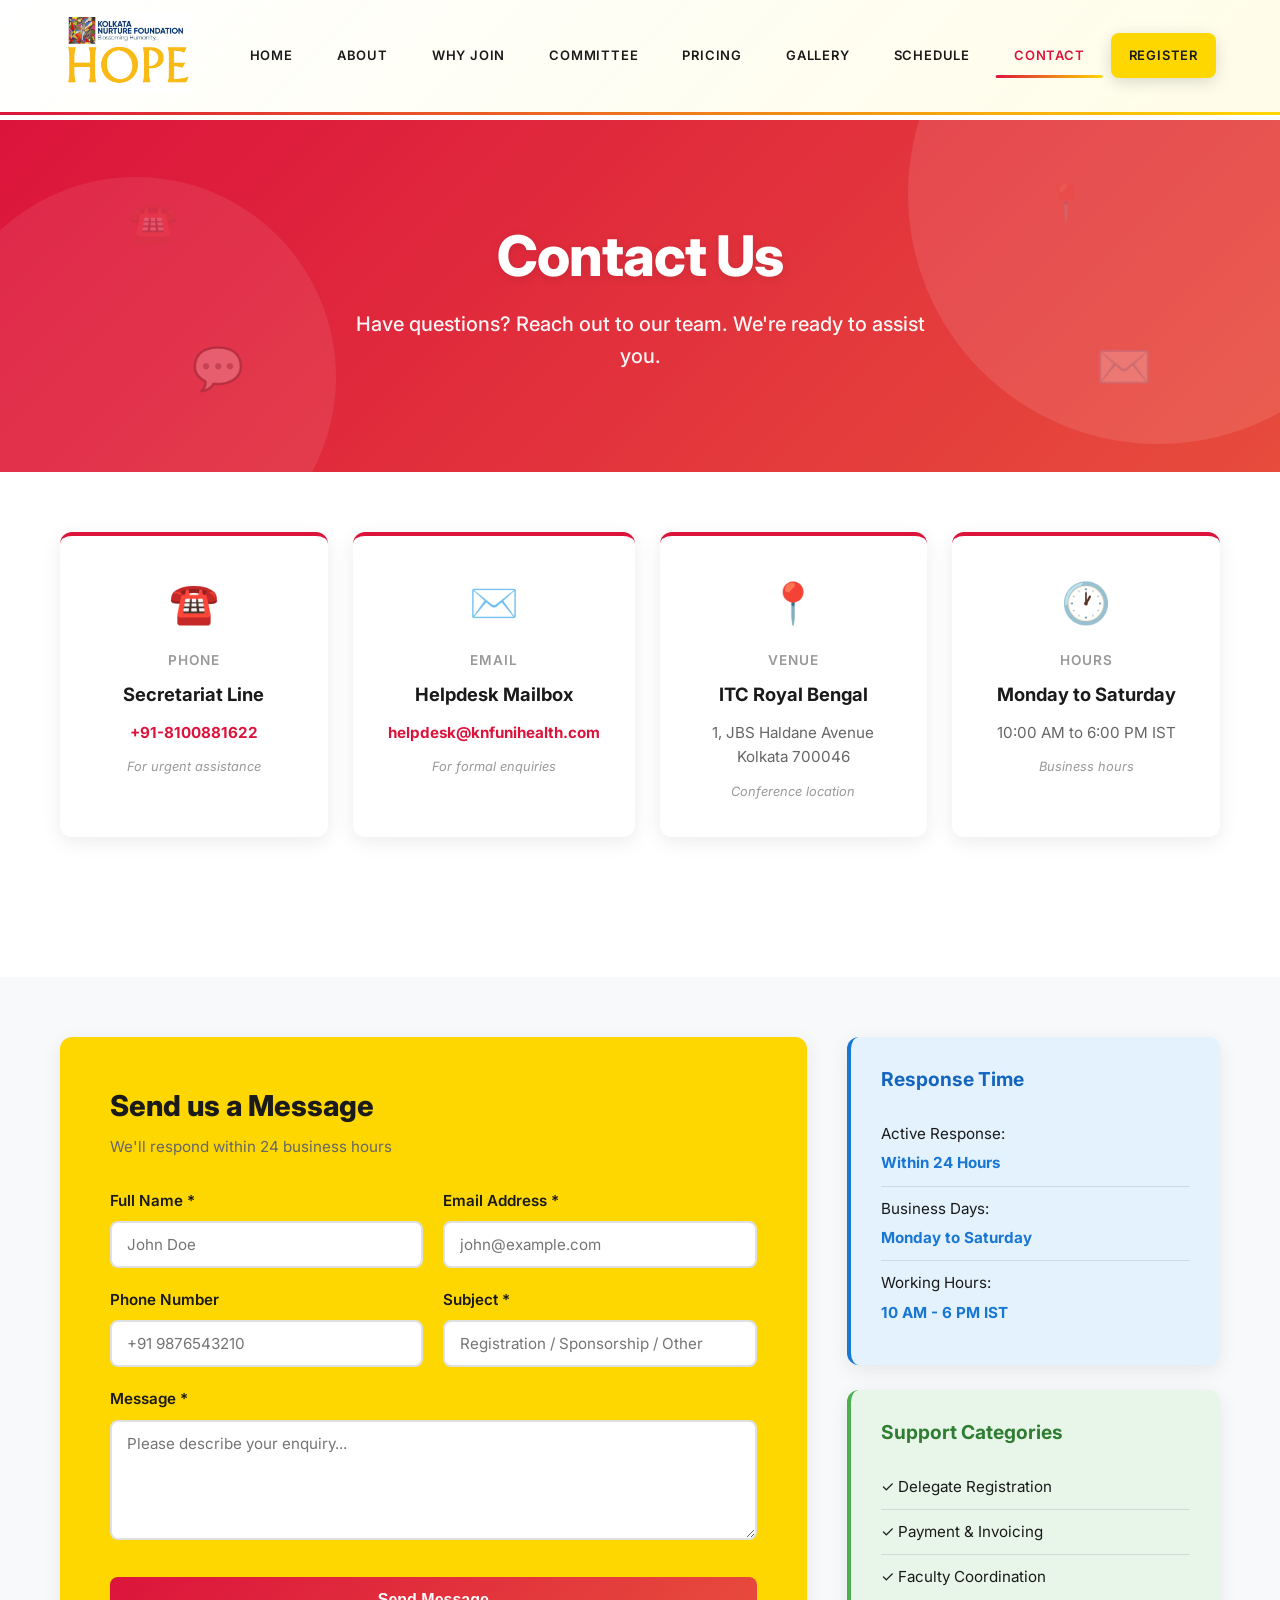
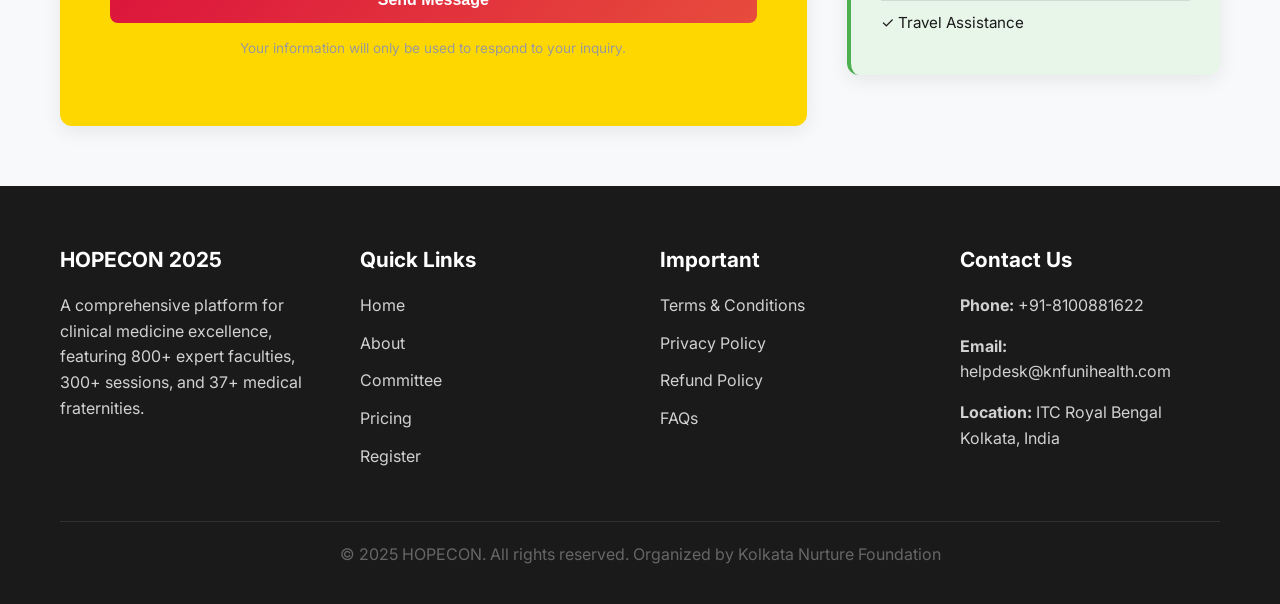
==== contact.html @ e0a7652a "Initial commit: HOPECON 2025 website with modern design - Complete responsive website with home, sch" ====
<!DOCTYPE html>
<html lang="en">
<head>
  <meta charset="UTF-8">
  <meta name="viewport" content="width=device-width, initial-scale=1.0">
  <title>Contact - HOPECON 2025</title>
  <link rel="preconnect" href="https://fonts.googleapis.com">
  <link rel="preconnect" href="https://fonts.gstatic.com" crossorigin>
  <link href="https://fonts.googleapis.com/css2?family=Inter:wght@400;500;600;700;800&display=swap" rel="stylesheet">
  <link rel="stylesheet" href="css/style.css">
  <style>
    /* Clean Contact Page Styling */
    body {
      font-family: 'Inter', sans-serif;
      color: #1a1a1a;
    }

    section.contact-page {
      padding: 60px 0;
    }

    /* Hero Section */
    .contact-page-hero {
      background: linear-gradient(135deg, #DC143C 0%, #E74C3C 100%);
      padding: 100px 0;
      color: white;
      text-align: center;
      margin-top: 120px;
      position: relative;
      overflow: hidden;
    }

    .contact-page-hero::before {
      content: '';
      position: absolute;
      top: -50%;
      right: -10%;
      width: 500px;
      height: 500px;
      background: rgba(255, 255, 255, 0.1);
      border-radius: 50%;
      z-index: 1;
    }

    .contact-page-hero::after {
      content: '';
      position: absolute;
      bottom: -30%;
      left: -5%;
      width: 400px;
      height: 400px;
      background: rgba(255, 255, 255, 0.08);
      border-radius: 50%;
      z-index: 1;
    }

    .contact-page-hero .contact-container {
      position: relative;
      z-index: 2;
    }

    .contact-page-hero h1 {
      font-size: 3.5rem;
      font-weight: 800;
      margin-bottom: 15px;
      color: white;
      letter-spacing: -1px;
      text-shadow: 0 2px 10px rgba(0, 0, 0, 0.1);
    }

    .contact-page-hero p {
      font-size: 1.25rem;
      color: rgba(255, 255, 255, 0.95);
      max-width: 600px;
      margin: 0 auto;
      font-weight: 500;
      line-height: 1.6;
    }

    .contact-page-hero::before,
    .contact-page-hero::after {
      animation: float 8s ease-in-out infinite;
    }

    .contact-page-hero::after {
      animation-duration: 10s;
      animation-direction: reverse;
    }

    @keyframes float {
      0%, 100% {
        transform: translateY(0px);
      }
      50% {
        transform: translateY(-30px);
      }
    }

    /* Floating Icons */
    .floating-icons {
      position: absolute;
      width: 100%;
      height: 100%;
      top: 0;
      left: 0;
      z-index: 1;
      overflow: hidden;
    }

    .floating-icon {
      position: absolute;
      font-size: 3rem;
      opacity: 0.2;
      animation: float-icon 6s ease-in-out infinite;
    }

    .floating-icon:nth-child(1) {
      top: 20%;
      left: 10%;
      animation-delay: 0s;
      font-size: 2.5rem;
    }

    .floating-icon:nth-child(2) {
      top: 60%;
      right: 10%;
      animation-delay: 1s;
      font-size: 2.8rem;
    }

    .floating-icon:nth-child(3) {
      top: 15%;
      right: 15%;
      animation-delay: 2s;
      font-size: 2.2rem;
    }

    .floating-icon:nth-child(4) {
      bottom: 20%;
      left: 15%;
      animation-delay: 1.5s;
      font-size: 2.6rem;
    }

    @keyframes float-icon {
      0%, 100% {
        transform: translateY(0px) rotate(0deg);
      }
      50% {
        transform: translateY(-40px) rotate(10deg);
      }
    }

    /* Main Content Container */
    .contact-container {
      max-width: 1200px;
      margin: 0 auto;
      padding: 0 20px;
    }

    /* Contact Info Cards Section */
    .contact-cards-section {
      padding: 60px 0;
      background: white;
    }

    .contact-cards-grid {
      display: grid;
      grid-template-columns: repeat(4, 1fr);
      gap: 25px;
    }

    .contact-card {
      background: white;
      padding: 35px;
      border-radius: 12px;
      box-shadow: 0 5px 20px rgba(0, 0, 0, 0.08);
      transition: all 0.3s ease;
      border-top: 4px solid #DC143C;
      text-align: center;
    }

    .contact-card:hover {
      transform: translateY(-8px);
      box-shadow: 0 15px 40px rgba(0, 0, 0, 0.12);
    }

    .contact-card .icon {
      font-size: 2.5rem;
      margin-bottom: 15px;
      display: block;
    }

    .contact-card .label {
      font-size: 0.85rem;
      color: #999;
      text-transform: uppercase;
      letter-spacing: 1px;
      margin-bottom: 8px;
      font-weight: 600;
    }

    .contact-card .title {
      font-size: 1.15rem;
      color: #1a1a1a;
      font-weight: 700;
      margin-bottom: 12px;
    }

    .contact-card .content {
      font-size: 0.95rem;
      color: #666;
      margin-bottom: 12px;
      line-height: 1.6;
    }

    .contact-card .content a {
      color: #DC143C;
      text-decoration: none;
      font-weight: 700;
      display: block;
      transition: all 0.3s ease;
    }

    .contact-card .content a:hover {
      color: #E74C3C;
    }

    .contact-card .description {
      font-size: 0.8rem;
      color: #999;
      margin-top: 12px;
      font-style: italic;
    }

    /* Two Column Section */
    .contact-content-wrapper {
      display: grid;
      grid-template-columns: 2fr 1fr;
      gap: 40px;
      align-items: start;
    }

    /* Contact Form */
    .contact-form-box {
      background: #FFD700;
      padding: 50px;
      border-radius: 12px;
      box-shadow: 0 5px 20px rgba(0, 0, 0, 0.08);
    }

    .form-title {
      font-size: 1.8rem;
      color: #1a1a1a;
      margin-bottom: 10px;
      font-weight: 800;
    }

    .form-subtitle {
      font-size: 0.95rem;
      color: #666;
      margin-bottom: 30px;
    }

    .form-group {
      margin-bottom: 20px;
    }

    .form-group label {
      display: block;
      font-weight: 600;
      color: #1a1a1a;
      margin-bottom: 8px;
      font-size: 0.95rem;
    }

    .form-group input,
    .form-group textarea,
    .form-group select {
      width: 100%;
      padding: 12px 15px;
      border: 2px solid #e0e0e0;
      border-radius: 8px;
      font-family: 'Inter', sans-serif;
      font-size: 0.95rem;
      transition: all 0.3s ease;
      box-sizing: border-box;
      background: white;
    }

    .form-group input:focus,
    .form-group textarea:focus,
    .form-group select:focus {
      outline: none;
      border-color: #DC143C;
      box-shadow: 0 0 0 3px rgba(220, 20, 60, 0.1);
    }

    .form-row {
      display: grid;
      grid-template-columns: 1fr 1fr;
      gap: 20px;
    }

    .form-group textarea {
      resize: vertical;
      min-height: 120px;
      font-family: 'Inter', sans-serif;
    }

    .form-submit-btn {
      background: linear-gradient(135deg, #DC143C, #E74C3C);
      color: white;
      border: none;
      padding: 14px 40px;
      border-radius: 8px;
      font-size: 1rem;
      font-weight: 700;
      cursor: pointer;
      transition: all 0.3s ease;
      width: 100%;
      margin-top: 10px;
    }

    .form-submit-btn:hover {
      transform: translateY(-2px);
      box-shadow: 0 8px 20px rgba(220, 20, 60, 0.3);
    }

    .form-note {
      font-size: 0.85rem;
      color: #999;
      margin-top: 15px;
    }

    /* Sidebar */
    .contact-sidebar {
      display: flex;
      flex-direction: column;
      gap: 25px;
    }

    .sidebar-box {
      background: #FFD700;
      padding: 30px;
      border-radius: 12px;
      box-shadow: 0 5px 20px rgba(0, 0, 0, 0.08);
    }

    .sidebar-box h3 {
      font-size: 1.2rem;
      color: #1a1a1a;
      margin-bottom: 20px;
      font-weight: 700;
      margin-top: 0;
    }

    .sidebar-box ul {
      list-style: none;
      padding: 0;
      margin: 0;
    }

    .sidebar-box li {
      padding: 10px 0;
      color: #1a1a1a;
      font-size: 0.95rem;
      border-bottom: 1px solid rgba(0, 0, 0, 0.1);
    }

    .sidebar-box li:last-child {
      border-bottom: none;
    }

    .sidebar-box strong {
      display: block;
      font-weight: 700;
      color: #DC143C;
      margin-top: 5px;
    }

    .sidebar-box.red-box {
      background: linear-gradient(135deg, #DC143C, #E74C3C);
      color: white;
    }

    .sidebar-box.red-box h3 {
      color: white;
    }

    .sidebar-box.red-box li {
      color: rgba(255, 255, 255, 0.95);
      border-bottom-color: rgba(255, 255, 255, 0.2);
    }

    .sidebar-box.red-box strong {
      color: #FFD700;
    }

    .sidebar-box.support-box {
      background: #E8F5E9;
      border-left: 4px solid #4CAF50;
    }

    .sidebar-box.support-box h3 {
      color: #2E7D32;
    }

    .sidebar-box.response-box {
      background: #E3F2FD;
      border-left: 4px solid #1976D2;
    }

    .sidebar-box.response-box h3 {
      color: #1565C0;
    }

    .sidebar-box.response-box li {
      color: #1a1a1a;
    }

    .sidebar-box.response-box strong {
      color: #1976D2;
    }

    /* Responsive */
    @media (max-width: 1024px) {
      .contact-content-wrapper {
        grid-template-columns: 1fr;
        gap: 30px;
      }

      .contact-form-box {
        padding: 40px;
      }

      .contact-cards-grid {
        grid-template-columns: repeat(2, 1fr);
        gap: 20px;
      }
    }

    @media (max-width: 768px) {
      .contact-page-hero {
        padding: 60px 0;
        margin-top: 100px;
      }

      .contact-page-hero h1 {
        font-size: 2rem;
      }

      .contact-page-hero p {
        font-size: 1rem;
      }

      .contact-card {
        padding: 30px;
      }

      .contact-form-box {
        padding: 30px;
      }

      .form-row {
        grid-template-columns: 1fr;
        gap: 15px;
      }

      .form-title {
        font-size: 1.5rem;
      }

      .contact-cards-grid {
        grid-template-columns: repeat(2, 1fr);
        gap: 15px;
      }

      .contact-card .icon {
        font-size: 2rem;
      }

      .contact-card .title {
        font-size: 1rem;
      }
    }

    @media (max-width: 480px) {
      .contact-page-hero h1 {
        font-size: 1.6rem;
      }

      .contact-cards-grid {
        grid-template-columns: 1fr;
        gap: 15px;
      }

      .contact-card {
        padding: 25px;
      }

      .contact-card .icon {
        font-size: 1.8rem;
      }

      .contact-form-box {
        padding: 20px;
      }

      .sidebar-box {
        padding: 20px;
      }

      .form-group {
        margin-bottom: 15px;
      }
    }
  </style>
</head>
<body>
  <!-- ===== NAVBAR ===== -->
  <nav class="navbar" id="navbar">
    <div class="container">
      <div class="navbar-content">
        <div class="navbar-logo">
          <img src="assets/logos/logo.png" alt="HOPECON">
        </div>
        <button class="navbar-toggle" id="navbarToggle">
          <span></span>
          <span></span>
          <span></span>
        </button>
        <ul class="navbar-menu" id="navbarMenu">
          <li><a href="index.html">Home</a></li>
          <li><a href="index.html#about">About</a></li>
          <li><a href="index.html#features">Why Join</a></li>
          <li><a href="index.html#committee">Committee</a></li>
          <li><a href="index.html#pricing">Pricing</a></li>
          <li><a href="index.html#gallery">Gallery</a></li>
          <li><a href="schedule.html">Schedule</a></li>
          <li><a href="contact.html" class="active">Contact</a></li>
          <li><a href="register.html" class="btn btn-primary btn-sm">Register</a></li>
        </ul>
      </div>
    </div>
  </nav>

  <!-- ===== HERO SECTION ===== -->
  <section class="contact-page-hero">
    <div class="floating-icons">
      <div class="floating-icon">☎️</div>
      <div class="floating-icon">✉️</div>
      <div class="floating-icon">📍</div>
      <div class="floating-icon">💬</div>
    </div>
    <div class="contact-container">
      <h1>Contact Us</h1>
      <p>Have questions? Reach out to our team. We're ready to assist you.</p>
    </div>
  </section>

  <!-- ===== CONTACT INFO CARDS ===== -->
  <section class="contact-cards-section">
    <div class="contact-container">
      <div class="contact-cards-grid">
        <!-- Phone Card -->
        <div class="contact-card">
          <div class="icon">☎️</div>
          <div class="label">Phone</div>
          <div class="title">Secretariat Line</div>
          <div class="content">
            <a href="tel:+918100881622">+91-8100881622</a>
          </div>
          <div class="description">For urgent assistance</div>
        </div>

        <!-- Email Card -->
        <div class="contact-card">
          <div class="icon">✉️</div>
          <div class="label">Email</div>
          <div class="title">Helpdesk Mailbox</div>
          <div class="content">
            <a href="mailto:helpdesk@knfunihealth.com">helpdesk@knfunihealth.com</a>
          </div>
          <div class="description">For formal enquiries</div>
        </div>

        <!-- Venue Card -->
        <div class="contact-card">
          <div class="icon">📍</div>
          <div class="label">Venue</div>
          <div class="title">ITC Royal Bengal</div>
          <div class="content">
            1, JBS Haldane Avenue<br>Kolkata 700046
          </div>
          <div class="description">Conference location</div>
        </div>

        <!-- Hours Card -->
        <div class="contact-card">
          <div class="icon">🕐</div>
          <div class="label">Hours</div>
          <div class="title">Monday to Saturday</div>
          <div class="content">
            10:00 AM to 6:00 PM IST
          </div>
          <div class="description">Business hours</div>
        </div>
      </div>
    </div>
  </section>

  <!-- ===== CONTACT FORM SECTION ===== -->
  <section class="contact-page" id="contact-form-section" style="background: #f8f9fa;">
    <div class="contact-container">
      <div class="contact-content-wrapper">

        <!-- Form -->
        <div class="contact-form-box">
          <h2 class="form-title">Send us a Message</h2>
          <p class="form-subtitle">We'll respond within 24 business hours</p>

          <form id="contactForm" onsubmit="handleContactSubmit(event)">
            <div class="form-row">
              <div class="form-group">
                <label for="contactName">Full Name *</label>
                <input type="text" id="contactName" placeholder="John Doe" required>
              </div>
              <div class="form-group">
                <label for="contactEmail">Email Address *</label>
                <input type="email" id="contactEmail" placeholder="john@example.com" required>
              </div>
            </div>

            <div class="form-row">
              <div class="form-group">
                <label for="contactPhone">Phone Number</label>
                <input type="tel" id="contactPhone" placeholder="+91 9876543210">
              </div>
              <div class="form-group">
                <label for="contactSubject">Subject *</label>
                <input type="text" id="contactSubject" placeholder="Registration / Sponsorship / Other" required>
              </div>
            </div>

            <div class="form-group">
              <label for="contactMessage">Message *</label>
              <textarea id="contactMessage" placeholder="Please describe your enquiry..." required></textarea>
            </div>

            <button type="submit" class="form-submit-btn">Send Message</button>
            <p class="form-note">Your information will only be used to respond to your inquiry.</p>
          </form>
        </div>

        <!-- Sidebar -->
        <div class="contact-sidebar">
          <div class="sidebar-box response-box">
            <h3>Response Time</h3>
            <ul>
              <li>Active Response: <strong>Within 24 Hours</strong></li>
              <li>Business Days: <strong>Monday to Saturday</strong></li>
              <li>Working Hours: <strong>10 AM - 6 PM IST</strong></li>
            </ul>
          </div>

          <div class="sidebar-box support-box">
            <h3>Support Categories</h3>
            <ul>
              <li>✓ Delegate Registration</li>
              <li>✓ Payment & Invoicing</li>
              <li>✓ Faculty Coordination</li>
              <li>✓ Travel Assistance</li>
            </ul>
          </div>
        </div>

      </div>
    </div>
  </section>

  <!-- ===== REGISTER MODAL ===== -->
  <div class="modal" id="registerModal">
    <div class="modal-content">
      <button class="modal-close" onclick="closeRegisterModal()">✕</button>
      <h2 class="modal-title">Register for HOPECON 2025</h2>

      <form id="registerForm" onsubmit="handleRegisterSubmit(event)">
        <div class="form-group">
          <label for="regName">Full Name *</label>
          <input type="text" id="regName" required>
        </div>

        <div class="form-row">
          <div class="form-group">
            <label for="regEmail">Email *</label>
            <input type="email" id="regEmail" required>
          </div>
          <div class="form-group">
            <label for="regPhone">Phone *</label>
            <input type="tel" id="regPhone" required>
          </div>
        </div>

        <div class="form-group">
          <label for="regCategory">Registration Type *</label>
          <select id="regCategory" required>
            <option value="">-- Select Type --</option>
            <option value="virtual">Virtual Attendance</option>
            <option value="physical">Physical Attendance</option>
            <option value="faculty">Faculty Pass</option>
          </select>
        </div>

        <div class="form-group">
          <label for="regQualification">Qualification/Specialty</label>
          <input type="text" id="regQualification" placeholder="e.g., MBBS, MD Cardiology">
        </div>

        <button type="submit" class="btn btn-primary" style="width: 100%; margin-top: 1rem;">Complete Registration</button>
      </form>

      <p style="text-align: center; color: #666; font-size: 0.9rem; margin-top: 1rem;">
        You'll receive confirmation via email
      </p>
    </div>
  </div>

  <!-- ===== FOOTER ===== -->
  <footer>
    <div class="container">
      <div class="footer-grid">
        <div class="footer-section">
          <h4>HOPECON 2025</h4>
          <p>A comprehensive platform for clinical medicine excellence, featuring 800+ expert faculties, 300+ sessions, and 37+ medical fraternities.</p>
        </div>

        <div class="footer-section">
          <h4>Quick Links</h4>
          <ul>
            <li><a href="index.html">Home</a></li>
            <li><a href="index.html#about">About</a></li>
            <li><a href="index.html#committee">Committee</a></li>
            <li><a href="index.html#pricing">Pricing</a></li>
            <li><a href="register.html">Register</a></li>
          </ul>
        </div>

        <div class="footer-section">
          <h4>Important</h4>
          <ul>
            <li><a href="#">Terms & Conditions</a></li>
            <li><a href="#">Privacy Policy</a></li>
            <li><a href="#">Refund Policy</a></li>
            <li><a href="#">FAQs</a></li>
          </ul>
        </div>

        <div class="footer-section">
          <h4>Contact Us</h4>
          <p><strong>Phone:</strong> +91-8100881622</p>
          <p><strong>Email:</strong> helpdesk@knfunihealth.com</p>
          <p><strong>Location:</strong> ITC Royal Bengal<br>Kolkata, India</p>
        </div>
      </div>

      <div class="footer-bottom">
        <p>&copy; 2025 HOPECON. All rights reserved. Organized by Kolkata Nurture Foundation</p>
      </div>
    </div>
  </footer>

  <script src="js/script.js"></script>
</body>
</html>
---- css/style.css ----
/* ===================================
   HOPECON 2025 - Modern Medical Conference
   Modern Design with Red & Yellow Theme
   ==================================== */

/* Color Palette */
:root {
  --primary-red: #DC143C;
  --secondary-red: #E74C3C;
  --accent-yellow: #FFD700;
  --accent-yellow-light: #FFC107;
  --text-dark: #1a1a1a;
  --text-light: #666666;
  --text-muted: #999999;
  --bg-light: #f8f9fa;
  --bg-lighter: #ffffff;
  --border-color: #e0e0e0;
  --shadow-sm: 0 2px 8px rgba(0, 0, 0, 0.1);
  --shadow-md: 0 4px 16px rgba(0, 0, 0, 0.15);
  --shadow-lg: 0 8px 32px rgba(0, 0, 0, 0.2);
}

/* ===== GLOBAL STYLES ===== */
* {
  margin: 0;
  padding: 0;
  box-sizing: border-box;
}

html {
  scroll-behavior: smooth;
}

body {
  font-family: 'Inter', 'Segoe UI', Roboto, Oxygen, Ubuntu, Cantarell, sans-serif;
  font-size: 16px;
  line-height: 1.6;
  color: var(--text-dark);
  background-color: var(--bg-lighter);
  overflow-x: hidden;
}

/* Typography */
h1, h2, h3, h4, h5, h6 {
  line-height: 1.3;
  font-weight: 700;
  color: var(--text-dark);
}

h1 { font-size: 3.5rem; margin-bottom: 1.5rem; }
h2 { font-size: 2.5rem; margin-bottom: 1.2rem; }
h3 { font-size: 1.8rem; margin-bottom: 1rem; }
h4 { font-size: 1.3rem; margin-bottom: 0.8rem; }
h5 { font-size: 1.1rem; }
h6 { font-size: 1rem; }

p { margin-bottom: 1rem; color: var(--text-light); }

a {
  text-decoration: none;
  color: var(--primary-red);
  transition: all 0.3s ease;
}

a:hover {
  color: var(--secondary-red);
}

/* Container & Layout */
.container {
  max-width: 1200px;
  margin: 0 auto;
  padding: 0 20px;
}

section {
  padding: 80px 0;
  position: relative;
}

section.section-alt {
  background-color: var(--bg-light);
  position: relative;
  overflow: visible;
}

#features {
  position: relative;
  overflow: visible;
}

#features .hero-doctor-image {
  position: absolute;
  right: 0;
  bottom: 0;
  width: 400px;
  height: auto;
  opacity: 1;
  z-index: 1;
  pointer-events: none;
}

#features .container {
  position: relative;
  z-index: 2;
}

#features .row.two-col {
  display: grid;
  grid-template-columns: 1fr 1fr;
  gap: 80px;
  max-width: 70%;
}

/* ===== NAVBAR ===== */
.navbar {
  background: linear-gradient(135deg, #FFFFFF 0%, rgba(255, 253, 231, 0.95) 100%);
  backdrop-filter: blur(15px);
  box-shadow: 0 8px 32px rgba(220, 20, 60, 0.12), inset 0 1px 0 rgba(255, 215, 0, 0.5);
  padding: 12px 0;
  position: fixed;
  top: 0;
  width: 100%;
  z-index: 999;
  transition: all 0.4s cubic-bezier(0.34, 1.56, 0.64, 1);
  border-bottom: 3px solid transparent;
  border-image: linear-gradient(90deg, var(--primary-red) 0%, var(--accent-yellow) 100%) 1;
}

.navbar.scrolled {
  box-shadow: 0 12px 40px rgba(220, 20, 60, 0.15);
  padding: 10px 0;
  background: linear-gradient(135deg, rgba(255, 255, 255, 0.99) 0%, rgba(255, 253, 231, 0.95) 100%);
}

.navbar-content {
  display: flex;
  justify-content: space-between;
  align-items: center;
  width: 100%;
}

.navbar-logo img {
  height: 80px;
  object-fit: contain;
  transition: all 0.3s ease;
}

.navbar-menu {
  display: flex;
  list-style: none;
  gap: 0;
  align-items: center;
}

.navbar-menu li {
  position: relative;
}

.navbar-menu a {
  display: block;
  padding: 12px 18px;
  color: #1a1a1a;
  font-size: 13px;
  font-weight: 600;
  text-transform: uppercase;
  letter-spacing: 0.8px;
  transition: all 0.3s cubic-bezier(0.34, 1.56, 0.64, 1);
  position: relative;
  text-decoration: none;
  border-radius: 8px;
  margin: 0 4px;
  background: transparent;
}

.navbar-menu a::before {
  content: '';
  position: absolute;
  bottom: 0;
  left: 50%;
  width: 0;
  height: 3px;
  background: linear-gradient(90deg, var(--primary-red) 0%, var(--accent-yellow) 100%);
  transform: translateX(-50%);
  transition: width 0.4s cubic-bezier(0.34, 1.56, 0.64, 1);
  border-radius: 2px;
}

.navbar-menu a:hover {
  color: #1a1a1a;
}

.navbar-menu a:hover::before {
  width: 70%;
}

.navbar-menu a.active {
  color: var(--primary-red);
}

.navbar-menu a.active::before {
  width: 100%;
}

.nav-btn {
  margin-left: 10px !important;
  padding: 10px 28px !important;
  font-size: 12px !important;
  background: #FFD700 !important;
  color: #1a1a1a !important;
  border-radius: 25px !important;
  box-shadow: 0 4px 15px rgba(255, 215, 0, 0.2);
  transition: all 0.3s ease !important;
}

.nav-btn:hover {
  transform: translateY(-2px) !important;
  box-shadow: 0 6px 25px rgba(255, 215, 0, 0.3) !important;
  color: #1a1a1a !important;
}

.navbar-menu .btn-primary {
  background: #FFD700 !important;
  color: #1a1a1a !important;
}

.navbar-toggle {
  display: none;
  background: none;
  border: none;
  cursor: pointer;
  flex-direction: column;
  gap: 5px;
  padding: 8px;
}

.navbar-toggle span {
  width: 25px;
  height: 3px;
  background: var(--primary-red);
  border-radius: 2px;
  transition: all 0.3s ease;
  display: block;
}

.navbar-toggle.active span:nth-child(1) {
  transform: rotate(45deg) translate(8px, 8px);
}

.navbar-toggle.active span:nth-child(2) {
  opacity: 0;
}

.navbar-toggle.active span:nth-child(3) {
  transform: rotate(-45deg) translate(8px, -8px);
}

/* ===== HERO SECTION ===== */
.hero {
  margin-top: 120px;
  min-height: 100vh;
  display: flex;
  align-items: center;
  justify-content: center;
  background: url('../assets/hero_area/banner_bg.jpg') center/cover no-repeat;
  background-attachment: fixed;
  position: relative;
  overflow: hidden;
  color: white;
}

.hero::before {
  content: '';
  position: absolute;
  top: 0;
  left: 0;
  right: 0;
  bottom: 0;
  background: rgba(0, 0, 0, 0.4);
  z-index: 0;
}

.hero::after {
  content: '';
  position: absolute;
  bottom: 0;
  left: 0;
  right: 0;
  height: 100px;
  background: linear-gradient(to bottom, transparent, rgba(0, 0, 0, 0.3));
  z-index: 0;
}

.hero-content {
  text-align: center;
  position: relative;
  z-index: 10;
  animation: slideInDown 1s ease-out;
  max-width: 900px;
  padding: 0 20px;
}

.hero h1 {
  font-size: 4.5rem;
  font-weight: 800;
  margin-bottom: 0.5rem;
  text-shadow: 3px 3px 8px rgba(0, 0, 0, 0.3);
  letter-spacing: 2px;
  animation: scaleIn 1s ease-out 0.2s both;
  background: linear-gradient(180deg, #fff 0%, rgba(255, 255, 255, 0.9) 100%);
  -webkit-background-clip: text;
  -webkit-text-fill-color: transparent;
  background-clip: text;
}

.hero p {
  font-size: 1.4rem;
  margin-bottom: 0.8rem;
  color: rgba(255, 255, 255, 0.95);
  font-weight: 500;
  animation: fadeIn 1s ease-out 0.4s both;
  text-shadow: 1px 1px 3px rgba(0, 0, 0, 0.2);
}

.hero p:last-of-type {
  font-size: 1.1rem;
  opacity: 0.9;
  animation: fadeIn 1s ease-out 0.6s both;
}

/* Countdown */
.countdown {
  display: grid;
  grid-template-columns: repeat(4, 1fr);
  gap: 20px;
  margin-top: 50px;
  animation: slideUp 1s ease-out 0.8s both;
  max-width: 800px;
  margin-left: auto;
  margin-right: auto;
}

.countdown-item {
  background: rgba(255, 255, 255, 0.15);
  backdrop-filter: blur(10px);
  padding: 30px 20px;
  border-radius: 15px;
  border: 2px solid rgba(255, 255, 255, 0.2);
  transition: all 0.3s cubic-bezier(0.34, 1.56, 0.64, 1);
  position: relative;
  overflow: hidden;
}

.countdown-item::before {
  content: '';
  position: absolute;
  top: 0;
  left: 0;
  right: 0;
  bottom: 0;
  background: linear-gradient(135deg, rgba(255, 255, 255, 0.1) 0%, transparent 100%);
  border-radius: 15px;
}

.countdown-item:hover {
  background: rgba(255, 255, 255, 0.25);
  transform: translateY(-5px);
  box-shadow: 0 8px 25px rgba(0, 0, 0, 0.2);
  border-color: rgba(255, 255, 255, 0.4);
}

.countdown-number {
  display: block;
  font-size: 3rem;
  font-weight: 800;
  color: #FFD700;
  text-shadow: 0 2px 8px rgba(0, 0, 0, 0.2);
  margin-bottom: 10px;
  position: relative;
  z-index: 1;
}

.countdown-label {
  display: block;
  font-size: 0.95rem;
  font-weight: 600;
  color: rgba(255, 255, 255, 0.85);
  text-transform: uppercase;
  letter-spacing: 2px;
  position: relative;
  z-index: 1;
}

/* CTA Button Group */
.hero-buttons {
  display: flex;
  gap: 20px;
  justify-content: center;
  margin-top: 50px;
  flex-wrap: wrap;
  animation: fadeIn 1s ease-out 1s both;
}

.hero-buttons .btn {
  padding: 15px 40px;
  font-size: 1rem;
  font-weight: 700;
  border-radius: 30px;
  transition: all 0.3s cubic-bezier(0.34, 1.56, 0.64, 1);
  text-transform: uppercase;
  letter-spacing: 1px;
  box-shadow: 0 6px 20px rgba(0, 0, 0, 0.2);
}

.hero-buttons .btn-primary {
  background: linear-gradient(135deg, white 0%, #f0f0f0 100%);
  color: var(--primary-red);
}

.hero-buttons .btn-primary:hover {
  transform: translateY(-3px);
  box-shadow: 0 10px 30px rgba(255, 255, 255, 0.4);
  color: var(--primary-red);
}

.hero-buttons .btn-secondary {
  background: rgba(255, 255, 255, 0.2);
  color: white;
  border: 2px solid rgba(255, 255, 255, 0.5);
  backdrop-filter: blur(10px);
}

.hero-buttons .btn-secondary:hover {
  background: rgba(255, 255, 255, 0.3);
  border-color: white;
  transform: translateY(-3px);
  color: white;
}

/* Floating shapes/elements */
.hero-shape {
  position: absolute;
  border-radius: 50%;
  opacity: 0.08;
  z-index: 1;
}

.shape-1 {
  width: 300px;
  height: 300px;
  top: 20%;
  left: 10%;
  background: rgba(255, 255, 255, 0.5);
  animation: float 15s infinite ease-in-out;
}

.shape-2 {
  width: 200px;
  height: 200px;
  top: 60%;
  right: 15%;
  background: rgba(255, 215, 0, 0.6);
  animation: float 20s infinite ease-in-out reverse;
}

.shape-3 {
  width: 150px;
  height: 150px;
  bottom: 15%;
  left: 20%;
  background: rgba(255, 255, 255, 0.4);
  animation: float 18s infinite ease-in-out;
}

/* Buttons */
.btn {
  display: inline-block;
  padding: 12px 30px;
  border: none;
  border-radius: 25px;
  font-size: 14px;
  font-weight: 700;
  text-transform: uppercase;
  letter-spacing: 0.5px;
  cursor: pointer;
  transition: all 0.3s ease;
  text-decoration: none;
  outline: none;
}

.btn-primary {
  background: #FFD700;
  color: #1a1a1a;
  box-shadow: var(--shadow-md);
}

.btn-primary:hover {
  color: #1a1a1a;
  transform: translateY(-3px);
  box-shadow: 0 12px 24px rgba(255, 215, 0, 0.3);
}

.btn-secondary {
  background: var(--accent-yellow);
  color: var(--text-dark);
  box-shadow: var(--shadow-md);
}

.btn-secondary:hover {
  background: var(--accent-yellow-light);
  color: var(--text-dark);
  transform: translateY(-3px);
}

.btn-sm {
  padding: 8px 20px;
  font-size: 12px;
}

/* ===== SECTION TITLE ===== */
.section-title {
  text-align: center;
  margin-bottom: 60px;
}

.subtitle {
  display: block;
  font-size: 14px;
  text-transform: uppercase;
  letter-spacing: 2px;
  color: var(--primary-red);
  font-weight: 700;
  margin-bottom: 10px;
}

.section-title h2 {
  position: relative;
  display: inline-block;
}

.section-title h2::after {
  content: '';
  position: absolute;
  bottom: -10px;
  left: 50%;
  transform: translateX(-50%);
  width: 60px;
  height: 4px;
  background: linear-gradient(90deg, var(--primary-red) 0%, var(--accent-yellow) 100%);
  border-radius: 2px;
}

.section-title p {
  font-size: 1.1rem;
  color: var(--text-light);
  margin-top: 30px;
}

/* ===== FEATURES SECTION ===== */
.features-container {
  position: relative;
  margin-top: 80px;
  padding: 40px 0;
  min-height: 850px;
  perspective: 1200px;
}

.features-container::before {
  content: '';
  position: absolute;
  width: 2px;
  height: 60%;
  background: repeating-linear-gradient(
    to bottom,
    rgba(220, 20, 60, 0.3) 0px,
    rgba(220, 20, 60, 0.3) 10px,
    transparent 10px,
    transparent 20px
  );
  left: 50%;
  top: 15%;
  transform: translateX(-50%);
  z-index: 1;
}

.features-container::after {
  content: '';
  position: absolute;
  width: 60%;
  height: 2px;
  background: repeating-linear-gradient(
    to right,
    rgba(220, 20, 60, 0.2) 0px,
    rgba(220, 20, 60, 0.2) 10px,
    transparent 10px,
    transparent 20px
  );
  left: 20%;
  top: 50%;
  z-index: 1;
}

.feature-card {
  position: absolute;
  width: 100%;
  max-width: 320px;
  padding: 35px 28px;
  border-radius: 20px;
  box-shadow: 0 10px 40px rgba(0, 0, 0, 0.08);
  transition: all 0.4s cubic-bezier(0.34, 1.56, 0.64, 1);
  cursor: pointer;
  border: none;
  text-align: left;
}

.feature-card h3 {
  font-size: 1.25rem;
  font-weight: 700;
  margin: 20px 0 12px;
  color: #1a1a1a;
}

.feature-card p {
  font-size: 0.9rem;
  color: #666;
  line-height: 1.6;
  margin: 0;
}

.feature-card:hover {
  transform: translateY(-10px) rotate(0deg) scale(1.05);
  box-shadow: 0 20px 60px rgba(0, 0, 0, 0.15);
}

/* Card Dots */
.card-dot {
  position: absolute;
  border-radius: 50%;
  width: 60px;
  height: 60px;
  top: -30px;
  right: 20px;
  background: radial-gradient(circle at 30% 30%, rgba(255, 255, 255, 0.4), transparent);
  box-shadow: 0 8px 20px rgba(0, 0, 0, 0.15);
  z-index: 3;
}

.dot-yellow {
  background: radial-gradient(circle at 30% 30%, #FFE082, #FFD700);
}

.dot-purple {
  background: radial-gradient(circle at 30% 30%, #CE93D8, #BA68C8);
}

.dot-pink {
  background: radial-gradient(circle at 30% 30%, #F48FB1, #EC407A);
}

.dot-blue {
  background: radial-gradient(circle at 30% 30%, #64B5F6, #2196F3);
}

.dot-red {
  background: radial-gradient(circle at 30% 30%, #EF9A9A, #EF5350);
}

.dot-orange {
  background: radial-gradient(circle at 30% 30%, #FFB74D, #FFA726);
}

/* Card Icons */
.card-icon {
  position: absolute;
  font-size: 1.8rem;
  top: 25px;
  left: 25px;
  opacity: 0.7;
  transition: all 0.3s ease;
}

.feature-card:hover .card-icon {
  transform: scale(1.2);
  opacity: 1;
}

/* Card Colors */
.card-1 {
  background: linear-gradient(135deg, #FFFDE7 0%, #FFF9C4 100%);
  left: 5%;
  top: 0;
  transform: rotate(-8deg);
}

.card-2 {
  background: linear-gradient(135deg, #F3E5F5 0%, #EDE7F6 100%);
  right: 5%;
  top: 80px;
  transform: rotate(6deg);
}

.card-3 {
  background: linear-gradient(135deg, #FCE4EC 0%, #F8BBD0 100%);
  left: 10%;
  top: 220px;
  transform: rotate(5deg);
}

.card-4 {
  background: linear-gradient(135deg, #E3F2FD 0%, #BBDEFB 100%);
  right: 8%;
  top: 300px;
  transform: rotate(-5deg);
}

.card-5 {
  background: linear-gradient(135deg, #FFE0B2 0%, #FFD699 100%);
  left: 12%;
  top: 480px;
  transform: rotate(-6deg);
}

.card-6 {
  background: linear-gradient(135deg, #F0F4C3 0%, #E6EE9C 100%);
  right: 12%;
  top: 600px;
  transform: rotate(7deg);
}

/* Responsive */
@media (max-width: 1200px) {
  .features-container {
    position: relative;
    min-height: auto;
    padding: 40px 0;
  }

  .features-container::before,
  .features-container::after {
    display: none;
  }

  .feature-card {
    position: relative;
    margin-bottom: 30px;
    left: auto !important;
    right: auto !important;
    top: auto !important;
    transform: rotate(0deg) !important;
    max-width: 100%;
  }

  .card-dot {
    top: -20px;
    right: 15px;
    width: 50px;
    height: 50px;
  }

  .card-icon {
    font-size: 1.5rem;
    top: 20px;
    left: 20px;
  }
}

@media (max-width: 768px) {
  .features-container {
    min-height: auto;
  }

  .feature-card {
    max-width: 100%;
    padding: 30px 25px;
    margin-bottom: 25px;
  }

  .feature-card h3 {
    font-size: 1.1rem;
  }

  .feature-card p {
    font-size: 0.85rem;
  }

  .card-dot {
    width: 45px;
    height: 45px;
    top: -15px;
  }

  .card-icon {
    font-size: 1.3rem;
  }
}

@media (max-width: 480px) {
  .feature-card {
    padding: 25px 20px;
    margin-bottom: 20px;
  }

  .feature-card h3 {
    font-size: 1rem;
    margin: 15px 0 10px;
  }

  .feature-card p {
    font-size: 0.8rem;
  }

  .card-dot {
    width: 40px;
    height: 40px;
    top: -12px;
    right: 12px;
  }

  .card-icon {
    font-size: 1.2rem;
    top: 15px;
    left: 15px;
  }
}

@keyframes float {
  0%, 100% { transform: scale(1.2) rotateZ(10deg) translateY(0); }
  50% { transform: scale(1.2) rotateZ(10deg) translateY(-12px); }
}

.feature-item h3 {
  color: var(--text-dark);
  margin: 25px 0 15px;
  font-size: 1.3rem;
  font-weight: 800;
  transition: all 0.4s ease;
  position: relative;
  z-index: 2;
}

.feature-item:hover h3 {
  color: var(--primary-red);
  letter-spacing: 0.5px;
}

.feature-item p {
  color: var(--text-light);
  line-height: 1.8;
  font-size: 0.95rem;
  margin-bottom: 25px;
  transition: all 0.3s ease;
  position: relative;
  z-index: 2;
}

.feature-item:hover p {
  color: var(--text-dark);
  font-weight: 500;
}

.feature-footer {
  display: flex;
  justify-content: center;
  margin-top: 25px;
  padding-top: 20px;
  border-top: 2px solid rgba(220, 20, 60, 0.1);
  position: relative;
  z-index: 2;
}

.feature-tag {
  display: inline-block;
  background: linear-gradient(135deg, var(--primary-red) 0%, var(--secondary-red) 100%);
  color: white;
  padding: 8px 18px;
  border-radius: 25px;
  font-size: 0.75rem;
  font-weight: 700;
  text-transform: uppercase;
  letter-spacing: 1px;
  opacity: 0;
  transform: translateY(8px) scale(0.8);
  transition: all 0.5s cubic-bezier(0.34, 1.56, 0.64, 1);
  box-shadow: 0 5px 15px rgba(220, 20, 60, 0.2);
}

.feature-item:hover .feature-tag {
  opacity: 1;
  transform: translateY(0) scale(1);
}

/* Staggered Animation */
.feature-item:nth-child(1) {
  animation: slideInUp 0.6s ease-out 0s;
}

.feature-item:nth-child(2) {
  animation: slideInUp 0.6s ease-out 0.1s;
}

.feature-item:nth-child(3) {
  animation: slideInUp 0.6s ease-out 0.2s;
}

.feature-item:nth-child(4) {
  animation: slideInUp 0.6s ease-out 0.3s;
}

.feature-item:nth-child(5) {
  animation: slideInUp 0.6s ease-out 0.4s;
}

.feature-item:nth-child(6) {
  animation: slideInUp 0.6s ease-out 0.5s;
}

@keyframes slideInUp {
  from {
    opacity: 0;
    transform: translateY(40px);
  }
  to {
    opacity: 1;
    transform: translateY(0);
  }
}

/* ===== RESPONSIVE ===== */
@media (max-width: 1024px) {
  .features-grid {
    grid-template-columns: repeat(auto-fit, minmax(300px, 1fr));
    gap: 30px;
  }

  .feature-badge {
    width: 75px;
    height: 75px;
    font-size: 1.8rem;
  }

  .feature-icon-wrapper {
    width: 100px;
    height: 100px;
  }

  .feature-icon {
    font-size: 3.5rem;
  }
}

@media (max-width: 768px) {
  .features-grid {
    grid-template-columns: repeat(auto-fit, minmax(280px, 1fr));
    gap: 25px;
  }

  .feature-item {
    padding: 35px 25px;
    margin-top: 20px;
  }

  .feature-badge {
    width: 70px;
    height: 70px;
    font-size: 1.6rem;
    top: -15px;
    right: 20px;
  }

  .feature-icon-wrapper {
    width: 90px;
    height: 90px;
    margin: 25px auto 25px;
  }

  .feature-icon {
    font-size: 3rem;
  }

  .feature-item h3 {
    font-size: 1.2rem;
  }

  .feature-item:hover {
    transform: translateY(-12px) rotateX(3deg);
  }
}

@media (max-width: 480px) {
  .features-grid {
    grid-template-columns: 1fr;
    gap: 20px;
  }

  .feature-item {
    padding: 30px 20px;
    margin-top: 15px;
  }

  .feature-badge {
    width: 65px;
    height: 65px;
    font-size: 1.4rem;
    top: -12px;
    right: 15px;
  }

  .feature-icon-wrapper {
    width: 80px;
    height: 80px;
    margin: 20px auto 20px;
  }

  .feature-icon {
    font-size: 2.5rem;
  }

  .feature-item h3 {
    font-size: 1.1rem;
  }

  .feature-item:hover {
    transform: translateY(-8px);
  }
}

/* ===== ROW LAYOUT ===== */
.row {
  display: grid;
  gap: 40px;
}

.two-col {
  grid-template-columns: repeat(auto-fit, minmax(400px, 1fr));
}

@media (max-width: 768px) {
  .two-col {
    grid-template-columns: 1fr;
  }
}

/* ===== COMMITTEE SECTION ===== */
.card {
  background: white;
  border-radius: 15px;
  overflow: hidden;
  box-shadow: var(--shadow-sm);
  transition: all 0.3s ease;
}

.card:hover {
  transform: translateY(-8px);
  box-shadow: var(--shadow-lg);
}

.card img {
  width: 100%;
  height: 280px;
  object-fit: cover;
}

.card > div {
  padding: 25px;
}

.card h4 {
  margin-bottom: 8px;
  color: var(--text-dark);
}

.card p {
  font-size: 0.95rem;
  color: var(--text-muted);
}

/* ===== STATS SECTION ===== */
.stats-grid {
  display: grid;
  grid-template-columns: repeat(6, 1fr);
  gap: 30px;
  margin-top: 60px;
}

.stat-item {
  text-align: center;
  padding: 30px 20px;
  background: #FFD700;
  border-radius: 12px;
  box-shadow: 0 4px 15px rgba(0, 0, 0, 0.08);
  transition: all 0.3s ease;
  border-top: 4px solid var(--primary-red);
}

.stat-item:hover {
  transform: translateY(-8px);
  box-shadow: 0 12px 30px rgba(0, 0, 0, 0.12);
}

.stat-number {
  display: block;
  font-size: 2.8rem;
  font-weight: 800;
  color: var(--primary-red);
  margin-bottom: 10px;
  animation: countUp 2s ease-out forwards;
}

@keyframes countUp {
  from {
    opacity: 0;
    transform: scale(0.5);
    content: '0';
  }
  to {
    opacity: 1;
    transform: scale(1);
  }
}

.stat-item {
  text-align: center;
  padding: 30px;
  background: #FFD700;
  border-radius: 12px;
  box-shadow: var(--shadow-sm);
  transition: all 0.3s ease;
}

.stat-item:hover {
  transform: scale(1.05);
  box-shadow: var(--shadow-md);
}

.stat-number {
  display: block;
  font-size: 2.8rem;
  font-weight: 800;
  color: var(--primary-red);
  margin-bottom: 10px;
}

.stat-label {
  display: block;
  font-size: 1rem;
  color: var(--text-light);
  font-weight: 600;
}

/* ===== PRICING SECTION ===== */
.pricing-grid {
  display: grid;
  grid-template-columns: repeat(auto-fit, minmax(320px, 1fr));
  gap: 30px;
  margin-top: 50px;
}

.pricing-card {
  background: white;
  border-radius: 16px;
  padding: 25px 25px;
  text-align: center;
  box-shadow: 0 5px 20px rgba(0, 0, 0, 0.08);
  transition: all 0.4s cubic-bezier(0.34, 1.56, 0.64, 1);
  border: 2px solid #f0f0f0;
  position: relative;
  overflow: hidden;
}

.pricing-card::before {
  content: '';
  position: absolute;
  top: 0;
  left: 0;
  right: 0;
  height: 4px;
  background: linear-gradient(90deg, var(--primary-red) 0%, var(--accent-yellow) 100%);
  opacity: 0;
  transition: opacity 0.3s ease;
}

.pricing-card:hover::before {
  opacity: 1;
}

.pricing-card.featured {
  transform: scale(1.08) translateY(-20px);
  border-color: var(--primary-red);
  box-shadow: 0 20px 50px rgba(220, 20, 60, 0.2);
  background: linear-gradient(135deg, rgba(255, 255, 255, 0.98) 0%, rgba(255, 253, 231, 0.8) 100%);
  border: 2px solid var(--primary-red);
}

.pricing-card:hover {
  box-shadow: 0 15px 40px rgba(0, 0, 0, 0.12);
  transform: translateY(-15px);
}

.pricing-card.featured:hover {
  transform: scale(1.12) translateY(-25px);
  box-shadow: 0 30px 60px rgba(220, 20, 60, 0.3);
}

.pricing-badge {
  position: absolute;
  top: 20px;
  left: 50%;
  transform: translateX(-50%);
  background: linear-gradient(135deg, #DC143C 0%, #FFD700 100%);
  color: white;
  padding: 8px 24px;
  border-radius: 30px;
  font-size: 12px;
  font-weight: 800;
  text-transform: uppercase;
  letter-spacing: 1px;
  box-shadow: 0 6px 20px rgba(220, 20, 60, 0.25);
}

.pricing-card::after {
  content: '';
  position: absolute;
  top: -50%;
  right: -10%;
  width: 200px;
  height: 200px;
  background: radial-gradient(circle, rgba(255, 215, 0, 0.1) 0%, transparent 70%);
  border-radius: 50%;
  z-index: 0;
}

.pricing-title {
  font-size: 1.4rem;
  margin-bottom: 4px;
  color: var(--text-dark);
  font-weight: 800;
  position: relative;
  z-index: 1;
  letter-spacing: -0.5px;
}

.pricing-subtitle {
  font-size: 0.85rem;
  color: #999;
  margin-bottom: 12px;
  font-weight: 500;
  position: relative;
  z-index: 1;
}

.pricing-price {
  font-size: 2.5rem;
  font-weight: 900;
  background: linear-gradient(135deg, var(--primary-red) 0%, var(--secondary-red) 100%);
  -webkit-background-clip: text;
  -webkit-text-fill-color: transparent;
  background-clip: text;
  margin: 10px 0;
  position: relative;
  z-index: 1;
}

.pricing-price span {
  font-size: 1.2rem;
  color: var(--text-dark);
}

.pricing-features {
  list-style: none;
  margin: 12px 0;
  text-align: left;
  border-top: 1px solid #f5f5f5;
  border-bottom: 1px solid #f5f5f5;
  padding: 10px 0;
  position: relative;
  z-index: 1;
}

.pricing-features li {
  padding: 5px 0;
  color: #666;
  position: relative;
  padding-left: 30px;
  font-weight: 500;
  line-height: 1.3;
  font-size: 0.85rem;
  transition: all 0.3s ease;
}

.pricing-features li:hover {
  color: var(--primary-red);
  padding-left: 35px;
}

.pricing-features li::before {
  content: '✓';
  position: absolute;
  left: 0;
  color: var(--primary-red);
  font-weight: 900;
  font-size: 1rem;
}

.pricing-features li:hover {
  color: var(--primary-red);
  padding-left: 40px;
}

.pricing-features li::before {
  content: '✓';
  position: absolute;
  left: 0;
  color: var(--primary-red);
  font-weight: 900;
  font-size: 1.2rem;
}

/* ===== GALLERY SECTION ===== */
.gallery-grid {
  display: grid;
  grid-template-columns: repeat(auto-fit, minmax(280px, 1fr));
  gap: 25px;
  margin-top: 60px;
}

.gallery-item {
  overflow: hidden;
  border-radius: 12px;
  box-shadow: var(--shadow-sm);
  transition: all 0.3s ease;
  cursor: pointer;
  height: 250px;
}

.gallery-item:hover {
  box-shadow: var(--shadow-lg);
}

.gallery-item img {
  width: 100%;
  height: 100%;
  object-fit: cover;
  transition: transform 0.4s ease;
}

.gallery-item:hover img {
  transform: scale(1.1);
}

/* ===== SCHEDULE SECTION ===== */
.schedule-grid {
  display: grid;
  grid-template-columns: repeat(auto-fit, minmax(350px, 1fr));
  gap: 45px;
  margin-top: 70px;
}

.schedule-card {
  background: linear-gradient(135deg, #ffffff 0%, #fafafa 100%);
  padding: 45px;
  border-radius: 18px;
  box-shadow: 0 8px 32px rgba(0, 0, 0, 0.09);
  border-left: 6px solid var(--primary-red);
  position: relative;
  overflow: hidden;
  transition: all 0.4s cubic-bezier(0.34, 1.56, 0.64, 1);
}

.schedule-card::before {
  content: '';
  position: absolute;
  top: -50%;
  right: -10%;
  width: 250px;
  height: 250px;
  background: radial-gradient(circle, rgba(255, 215, 0, 0.1) 0%, transparent 70%);
  border-radius: 50%;
  z-index: 0;
}

.schedule-card::after {
  content: '';
  position: absolute;
  bottom: 0;
  left: 0;
  right: 0;
  height: 1px;
  background: linear-gradient(90deg, transparent 0%, #FFD700 50%, transparent 100%);
  opacity: 0.5;
}

.schedule-card > * {
  position: relative;
  z-index: 1;
}

.schedule-card:hover {
  box-shadow: 0 16px 48px rgba(220, 20, 60, 0.15);
  transform: translateY(-10px);
  border-left-color: #FFD700;
}

.schedule-card h3 {
  background: linear-gradient(135deg, var(--primary-red) 0%, var(--secondary-red) 100%);
  -webkit-background-clip: text;
  -webkit-text-fill-color: transparent;
  background-clip: text;
  margin-bottom: 12px;
  font-size: 1.5rem;
  font-weight: 900;
  letter-spacing: -0.5px;
}

.schedule-card ul {
  list-style: none;
  margin: 25px 0;
}

.schedule-card li {
  padding: 14px 0;
  color: var(--text-light);
  border-bottom: 1px solid #f0f0f0;
  display: flex;
  justify-content: space-between;
  align-items: center;
  transition: all 0.3s ease;
  font-weight: 500;
}

.schedule-card li:hover {
  color: var(--primary-red);
  padding-left: 8px;
  border-bottom-color: var(--primary-red);
}

.schedule-card li:last-child {
  border-bottom: none;
}

.schedule-card li span:first-child {
  font-weight: 700;
  color: var(--primary-red);
  min-width: 80px;
  font-size: 0.95rem;
}

.schedule-card li span:last-child {
  text-align: right;
  flex: 1;
  padding-left: 20px;
}

#schedule {
  background: linear-gradient(180deg, #ffffff 0%, #f8f9fa 100%);
  padding: 100px 0;
}

/* ===== CONTACT SECTION ===== */
.contact-info {
  background: white;
  padding: 40px;
  border-radius: 15px;
  box-shadow: var(--shadow-sm);
  margin-bottom: 30px;
}

.contact-info h3 {
  margin-bottom: 25px;
}

.contact-item {
  margin-bottom: 25px;
}

.contact-item strong {
  display: block;
  color: var(--primary-red);
  font-weight: 700;
  margin-bottom: 5px;
}

.contact-item p {
  color: var(--text-light);
}

/* ===== CONTACT CARD STYLES ===== */
.contact-card {
  background: white;
  padding: 30px;
  border-radius: 12px;
  box-shadow: var(--shadow-sm);
  transition: all 0.3s ease;
  text-align: center;
  border-top: 4px solid var(--primary-red);
}

.contact-card:hover {
  box-shadow: var(--shadow-md);
  transform: translateY(-5px);
}

.contact-card h3 {
  color: var(--text-dark);
  margin-bottom: 15px;
}

/* ===== FORM STYLES ===== */
.form-group {
  margin-bottom: 20px;
}

.form-group label {
  display: block;
  margin-bottom: 8px;
  font-weight: 600;
  color: var(--text-dark);
}

.form-group input,
.form-group textarea,
.form-group select {
  width: 100%;
  padding: 12px 15px;
  border: 2px solid var(--border-color);
  border-radius: 8px;
  font-family: inherit;
  font-size: 1rem;
  transition: all 0.3s ease;
}

.form-group input:focus,
.form-group textarea:focus,
.form-group select:focus {
  outline: none;
  border-color: var(--primary-red);
  box-shadow: 0 0 0 3px rgba(220, 20, 60, 0.1);
}

.form-group textarea {
  resize: vertical;
  min-height: 120px;
}

.contact-form {
  background: white;
  padding: 40px;
  border-radius: 15px;
  box-shadow: var(--shadow-sm);
}

.form-row {
  display: grid;
  grid-template-columns: repeat(auto-fit, minmax(250px, 1fr));
  gap: 20px;
}

/* ===== MODAL/REGISTER ===== */
.modal {
  display: none;
  position: fixed;
  top: 0;
  left: 0;
  width: 100%;
  height: 100%;
  background: rgba(0, 0, 0, 0.5);
  z-index: 1000;
  align-items: center;
  justify-content: center;
  animation: fadeIn 0.3s ease;
}

.modal.active {
  display: flex;
}

.modal-content {
  background: white;
  border-radius: 15px;
  padding: 40px;
  max-width: 500px;
  width: 90%;
  box-shadow: var(--shadow-lg);
  position: relative;
  animation: slideUp 0.3s ease;
}

.modal-close {
  position: absolute;
  top: 15px;
  right: 15px;
  background: none;
  border: none;
  font-size: 28px;
  cursor: pointer;
  color: var(--text-muted);
  transition: all 0.3s ease;
}

.modal-close:hover {
  color: var(--primary-red);
  transform: rotate(90deg);
}

.modal-title {
  margin-bottom: 30px;
  color: var(--text-dark);
}

/* ===== FOOTER ===== */
footer {
  background: var(--text-dark);
  color: white;
  padding: 60px 0 20px;
}

.footer-grid {
  display: grid;
  grid-template-columns: repeat(auto-fit, minmax(250px, 1fr));
  gap: 40px;
  margin-bottom: 40px;
}

.footer-section h4 {
  color: white;
  margin-bottom: 20px;
}

.footer-section p {
  color: rgba(255, 255, 255, 0.8);
  margin-bottom: 15px;
}

.footer-section ul {
  list-style: none;
}

.footer-section ul li {
  margin-bottom: 12px;
}

.footer-section ul li a {
  color: rgba(255, 255, 255, 0.8);
  transition: all 0.3s ease;
}

.footer-section ul li a:hover {
  color: var(--accent-yellow);
  padding-left: 5px;
}

.footer-bottom {
  border-top: 1px solid rgba(255, 255, 255, 0.1);
  padding-top: 20px;
  text-align: center;
  color: rgba(255, 255, 255, 0.6);
}

/* ===== ANIMATIONS ===== */
@keyframes fadeIn {
  from { opacity: 0; }
  to { opacity: 1; }
}

@keyframes fadeInUp {
  from {
    opacity: 0;
    transform: translateY(30px);
  }
  to {
    opacity: 1;
    transform: translateY(0);
  }
}

@keyframes slideUp {
  from {
    opacity: 0;
    transform: translateY(20px);
  }
  to {
    opacity: 1;
    transform: translateY(0);
  }
}

@keyframes slideInDown {
  from {
    opacity: 0;
    transform: translateY(-30px);
  }
  to {
    opacity: 1;
    transform: translateY(0);
  }
}

@keyframes scaleIn {
  from {
    opacity: 0;
    transform: scale(0.95);
  }
  to {
    opacity: 1;
    transform: scale(1);
  }
}

@keyframes float {
  0%, 100% {
    transform: translateY(0px);
  }
  50% {
    transform: translateY(-20px);
  }
}

/* ===== RESPONSIVE DESIGN ===== */
@media (max-width: 1024px) {
  h1 { font-size: 2.8rem; }
  h2 { font-size: 2rem; }

  section { padding: 60px 0; }

  .hero h1 {
    font-size: 3rem;
  }

  .hero-shape {
    display: none;
  }

  .features-grid,
  .pricing-grid,
  .stats-grid {
    grid-template-columns: repeat(3, 1fr);
  }
}

@media (max-width: 768px) {
  :root {
    font-size: 14px;
  }

  .navbar-logo img {
    height: 65px;
  }

  .navbar-toggle {
    display: flex;
  }

  .navbar-menu {
    display: none;
    position: absolute;
    top: 100%;
    left: 0;
    right: 0;
    flex-direction: column;
    background: linear-gradient(135deg, rgba(255, 255, 255, 0.98) 0%, rgba(255, 253, 231, 0.95) 100%);
    width: 100%;
    box-shadow: 0 8px 30px rgba(220, 20, 60, 0.12);
    padding: 15px 0;
    gap: 0;
  }

  .navbar-menu.active {
    display: flex;
  }

  .navbar-menu a {
    padding: 12px 20px;
  }

  .navbar-menu a::after {
    display: none;
  }

  .navbar-menu a.active {
    background: rgba(220, 20, 60, 0.08);
    color: var(--primary-red);
  }

  .nav-btn {
    margin-left: 20px !important;
    margin-top: 10px;
    margin-bottom: 5px;
  }

  .hero {
    min-height: 70vh;
    margin-top: 120px;
  }

  .hero h1 {
    font-size: 2.2rem;
  }

  .hero p {
    font-size: 1rem;
  }

  .countdown {
    grid-template-columns: repeat(2, 1fr);
  }

  h1 { font-size: 2rem; }
  h2 { font-size: 1.5rem; }
  h3 { font-size: 1.3rem; }

  .features-grid,
  .pricing-grid,
  .stats-grid,
  .gallery-grid {
    grid-template-columns: 1fr;
  }

  section {
    padding: 50px 0;
  }

  .section-title {
    margin-bottom: 40px;
  }

  .pricing-card.featured {
    transform: scale(1);
  }

  .pricing-card.featured:hover {
    transform: translateY(-10px);
  }

  .footer-grid {
    gap: 30px;
  }

  .modal-content {
    padding: 30px;
  }
}

@media (max-width: 480px) {
  .navbar {
    padding: 12px 0;
  }

  .navbar-logo img {
    height: 65px;
  }

  .hero {
    min-height: 60vh;
    margin-top: 100px;
  }

  .hero h1 {
    font-size: 1.8rem;
  }

  .countdown {
    grid-template-columns: repeat(2, 1fr);
    gap: 15px;
  }

  .countdown-number {
    font-size: 2rem;
  }

  .countdown-item {
    padding: 20px 15px;
  }

  .hero h1 {
    font-size: 2.5rem;
  }

  .hero p {
    font-size: 1rem;
  }

  .hero-buttons {
    flex-direction: column;
    gap: 15px;
  }

  .hero-buttons .btn {
    width: 100%;
    padding: 12px 30px;
  }

  .section-title h2 {
    font-size: 1.5rem;
  }

  .btn {
    padding: 10px 20px;
    font-size: 12px;
  }

  .feature-item {
    padding: 25px 20px;
  }

  .contact-form {
    padding: 25px;
  }

  .modal-content {
    padding: 20px;
  }
}

/* ===== CONTACT PAGE RESPONSIVE ===== */
@media (max-width: 768px) {
  #contact {
    padding: 60px 0;
  }

  #contact > .container > div:nth-child(2) {
    grid-template-columns: 1fr !important;
  }
}

/* ===== FRESH CONTACT PAGE STYLES ===== */

/* Hero Section */
.contact-hero-fresh {
  background: linear-gradient(135deg, #fff5f5 0%, #fffef0 100%);
  padding: 100px 0;
  position: relative;
  overflow: hidden;
  margin-top: 120px;
}

.contact-hero-bg-shape {
  position: absolute;
  border-radius: 50%;
  opacity: 0.15;
}

.contact-shape-1 {
  width: 400px;
  height: 400px;
  background: var(--primary-red);
  top: -50px;
  left: -100px;
  animation: float 8s ease-in-out infinite;
}

.contact-shape-2 {
  width: 300px;
  height: 300px;
  background: var(--accent-yellow);
  bottom: -50px;
  right: -50px;
  animation: float 10s ease-in-out infinite reverse;
}

.contact-hero-wrapper {
  display: grid;
  grid-template-columns: 1fr 1fr;
  gap: 60px;
  align-items: center;
  position: relative;
  z-index: 2;
}

.contact-hero-badge {
  display: inline-block;
  background: rgba(220, 20, 60, 0.1);
  color: var(--primary-red);
  padding: 10px 20px;
  border-radius: 25px;
  font-weight: 600;
  font-size: 0.9rem;
  margin-bottom: 20px;
}

.contact-hero-title {
  font-size: 3.2rem;
  font-weight: 800;
  color: var(--text-dark);
  margin-bottom: 20px;
  line-height: 1.2;
}

.contact-hero-subtitle {
  font-size: 1.15rem;
  color: var(--text-light);
  margin-bottom: 40px;
  line-height: 1.8;
}

.contact-hero-quick-links {
  display: flex;
  gap: 20px;
  margin-bottom: 40px;
}

.quick-link-btn {
  display: flex;
  align-items: center;
  gap: 12px;
  padding: 16px 28px;
  border-radius: 12px;
  font-weight: 700;
  font-size: 1rem;
  text-decoration: none;
  transition: all 0.3s ease;
  border: 2px solid transparent;
}

.phone-btn {
  background: linear-gradient(135deg, var(--primary-red), var(--secondary-red));
  color: white;
  box-shadow: 0 8px 20px rgba(220, 20, 60, 0.25);
}

.phone-btn:hover {
  transform: translateY(-3px);
  box-shadow: 0 12px 30px rgba(220, 20, 60, 0.35);
}

.email-btn {
  background: var(--accent-yellow);
  color: var(--text-dark);
  box-shadow: 0 8px 20px rgba(255, 215, 0, 0.25);
}

.email-btn:hover {
  transform: translateY(-3px);
  box-shadow: 0 12px 30px rgba(255, 215, 0, 0.35);
}

.quick-link-icon {
  font-size: 1.3rem;
}

.contact-hero-highlights {
  display: grid;
  grid-template-columns: 1fr 1fr;
  gap: 20px;
}

.highlight-box {
  padding: 40px 30px;
  border-radius: 16px;
  text-align: center;
  box-shadow: 0 10px 30px rgba(0, 0, 0, 0.08);
  animation: slideInUp 0.6s ease-out 0.2s both;
}

.highlight-yellow {
  background: linear-gradient(135deg, #FFF9C4, #FFE082);
  border: 2px solid rgba(255, 215, 0, 0.5);
}

.highlight-red {
  background: linear-gradient(135deg, #FFCDD2, #EF9A9A);
  border: 2px solid rgba(220, 20, 60, 0.3);
}

.highlight-number {
  font-size: 2.8rem;
  font-weight: 800;
  color: var(--text-dark);
  margin-bottom: 10px;
}

.highlight-label {
  font-size: 1rem;
  color: var(--text-dark);
  font-weight: 600;
}

/* Contact Info Section */
.contact-info-section {
  padding: 80px 0;
  background: white;
}

.contact-section-header {
  text-align: center;
  margin-bottom: 60px;
}

.contact-section-header h2 {
  font-size: 2.8rem;
  margin-bottom: 15px;
  position: relative;
  display: inline-block;
}

.contact-section-header h2::after {
  content: '';
  position: absolute;
  bottom: -15px;
  left: 50%;
  transform: translateX(-50%);
  width: 100px;
  height: 5px;
  background: linear-gradient(90deg, var(--primary-red), var(--accent-yellow));
  border-radius: 3px;
}

.contact-section-header p {
  font-size: 1.15rem;
  color: var(--text-light);
  margin-top: 30px;
}

.contact-cards-grid {
  display: grid;
  grid-template-columns: repeat(auto-fit, minmax(280px, 1fr));
  gap: 30px;
  margin-bottom: 80px;
}

.contact-info-card {
  background: white;
  padding: 40px 30px;
  border-radius: 16px;
  box-shadow: 0 8px 24px rgba(0, 0, 0, 0.08);
  transition: all 0.3s ease;
  border-top: 4px solid var(--primary-red);
  position: relative;
  overflow: hidden;
}

.contact-info-card::before {
  content: '';
  position: absolute;
  top: -50%;
  right: -50%;
  width: 200px;
  height: 200px;
  background: radial-gradient(circle, rgba(255, 215, 0, 0.1), transparent);
  border-radius: 50%;
}

.contact-info-card:hover {
  transform: translateY(-8px);
  box-shadow: 0 16px 40px rgba(0, 0, 0, 0.12);
}

.card-phone { border-top-color: #DC143C; }
.card-email { border-top-color: #FFD700; }
.card-location { border-top-color: #E74C3C; }
.card-hours { border-top-color: #FFC107; }

.contact-info-card .card-icon {
  font-size: 2.5rem;
  margin-bottom: 15px;
  display: block;
}

.contact-info-card h3 {
  color: var(--text-dark);
  margin-bottom: 10px;
  font-size: 1.3rem;
  position: relative;
  z-index: 1;
}

.card-label {
  font-size: 0.85rem;
  color: var(--text-muted);
  text-transform: uppercase;
  letter-spacing: 1px;
  margin-bottom: 8px !important;
  position: relative;
  z-index: 1;
}

.card-value {
  display: block;
  color: var(--primary-red);
  font-size: 1.15rem;
  font-weight: 700;
  margin-bottom: 15px;
  position: relative;
  z-index: 1;
  text-decoration: none;
  transition: all 0.3s ease;
}

.card-value:hover {
  color: var(--secondary-red);
}

.card-description {
  font-size: 0.95rem;
  color: var(--text-light);
  line-height: 1.6;
  position: relative;
  z-index: 1;
}

/* Form and Sidebar Wrapper */
.contact-form-wrapper {
  display: grid;
  grid-template-columns: 2fr 1fr;
  gap: 40px;
}

.contact-form-section {
  background: linear-gradient(135deg, #fafafa, #ffffff);
  padding: 50px;
  border-radius: 20px;
  box-shadow: 0 10px 40px rgba(0, 0, 0, 0.08);
  border: 2px solid rgba(220, 20, 60, 0.1);
}

.form-header {
  margin-bottom: 40px;
}

.form-header h2 {
  font-size: 2rem;
  margin-bottom: 12px;
}

.form-header p {
  font-size: 1.05rem;
  color: var(--text-light);
}

.fresh-contact-form {
  display: flex;
  flex-direction: column;
  gap: 25px;
}

.form-row-2col {
  display: grid;
  grid-template-columns: 1fr 1fr;
  gap: 20px;
}

.form-full {
  grid-column: 1 / -1;
}

.form-group label {
  display: block;
  margin-bottom: 10px;
  font-weight: 700;
  color: var(--text-dark);
  font-size: 0.95rem;
}

.form-group input,
.form-group textarea {
  width: 100%;
  padding: 14px 18px;
  border: 2px solid rgba(220, 20, 60, 0.1);
  border-radius: 10px;
  font-family: inherit;
  font-size: 1rem;
  transition: all 0.3s ease;
  background: white;
}

.form-group input:focus,
.form-group textarea:focus {
  outline: none;
  border-color: var(--primary-red);
  box-shadow: 0 0 0 4px rgba(220, 20, 60, 0.1);
}

.form-group textarea {
  resize: vertical;
  min-height: 120px;
}

.form-footer {
  display: flex;
  justify-content: center;
  gap: 20px;
  align-items: center;
  padding-top: 20px;
  border-top: 2px solid rgba(220, 20, 60, 0.1);
}

.btn-lg {
  padding: 16px 50px !important;
  font-size: 1.05rem !important;
}

.form-note {
  font-size: 0.85rem;
  color: var(--text-muted);
  text-align: center;
  margin-top: 10px;
}

/* Sidebar */
.contact-sidebar-fresh {
  display: flex;
  flex-direction: column;
  gap: 30px;
}

.sidebar-block {
  background: white;
  padding: 35px;
  border-radius: 16px;
  box-shadow: 0 8px 24px rgba(0, 0, 0, 0.08);
  border-left: 4px solid var(--primary-red);
}

.sidebar-block h3 {
  font-size: 1.3rem;
  margin-bottom: 25px;
  color: var(--text-dark);
}

.help-list {
  list-style: none;
}

.help-list li {
  padding: 12px 0;
  color: var(--text-light);
  font-size: 0.95rem;
  border-bottom: 1px solid rgba(0, 0, 0, 0.05);
  display: flex;
  align-items: center;
  gap: 12px;
}

.help-list li:last-child {
  border-bottom: none;
}

.info-item {
  display: flex;
  justify-content: space-between;
  align-items: center;
  padding: 15px 0;
  border-bottom: 1px solid rgba(0, 0, 0, 0.05);
}

.info-item:last-child {
  border-bottom: none;
}

.info-label {
  font-size: 0.85rem;
  color: var(--text-muted);
  text-transform: uppercase;
  letter-spacing: 0.5px;
}

.info-item strong {
  color: var(--primary-red);
  font-weight: 700;
}

/* Responsive */
@media (max-width: 1024px) {
  .contact-hero-wrapper {
    grid-template-columns: 1fr;
    gap: 40px;
  }

  .contact-hero-title {
    font-size: 2.5rem;
  }

  .contact-form-wrapper {
    grid-template-columns: 1fr;
  }
}

@media (max-width: 768px) {
  .contact-hero-fresh {
    padding: 60px 0;
  }

  .contact-hero-title {
    font-size: 2rem;
  }

  .contact-hero-quick-links {
    flex-direction: column;
  }

  .quick-link-btn {
    width: 100%;
    justify-content: center;
  }

  .contact-hero-highlights {
    grid-template-columns: 1fr;
  }

  .contact-section-header h2 {
    font-size: 2rem;
  }

  .contact-cards-grid {
    grid-template-columns: 1fr;
  }

  .contact-form-section {
    padding: 35px 25px;
  }

  .form-row-2col {
    grid-template-columns: 1fr;
  }

  .fresh-contact-form {
    gap: 20px;
  }

  .form-footer {
    flex-direction: column;
  }
}

@media (max-width: 480px) {
  .contact-hero-fresh {
    padding: 40px 0;
    margin-top: 100px;
  }

  .contact-hero-title {
    font-size: 1.8rem;
  }

  .contact-section-header h2 {
    font-size: 1.5rem;
  }

  .contact-info-card {
    padding: 30px 20px;
  }

  .contact-form-section {
    padding: 25px 20px;
  }

  .sidebar-block {
    padding: 25px 20px;
  }
}
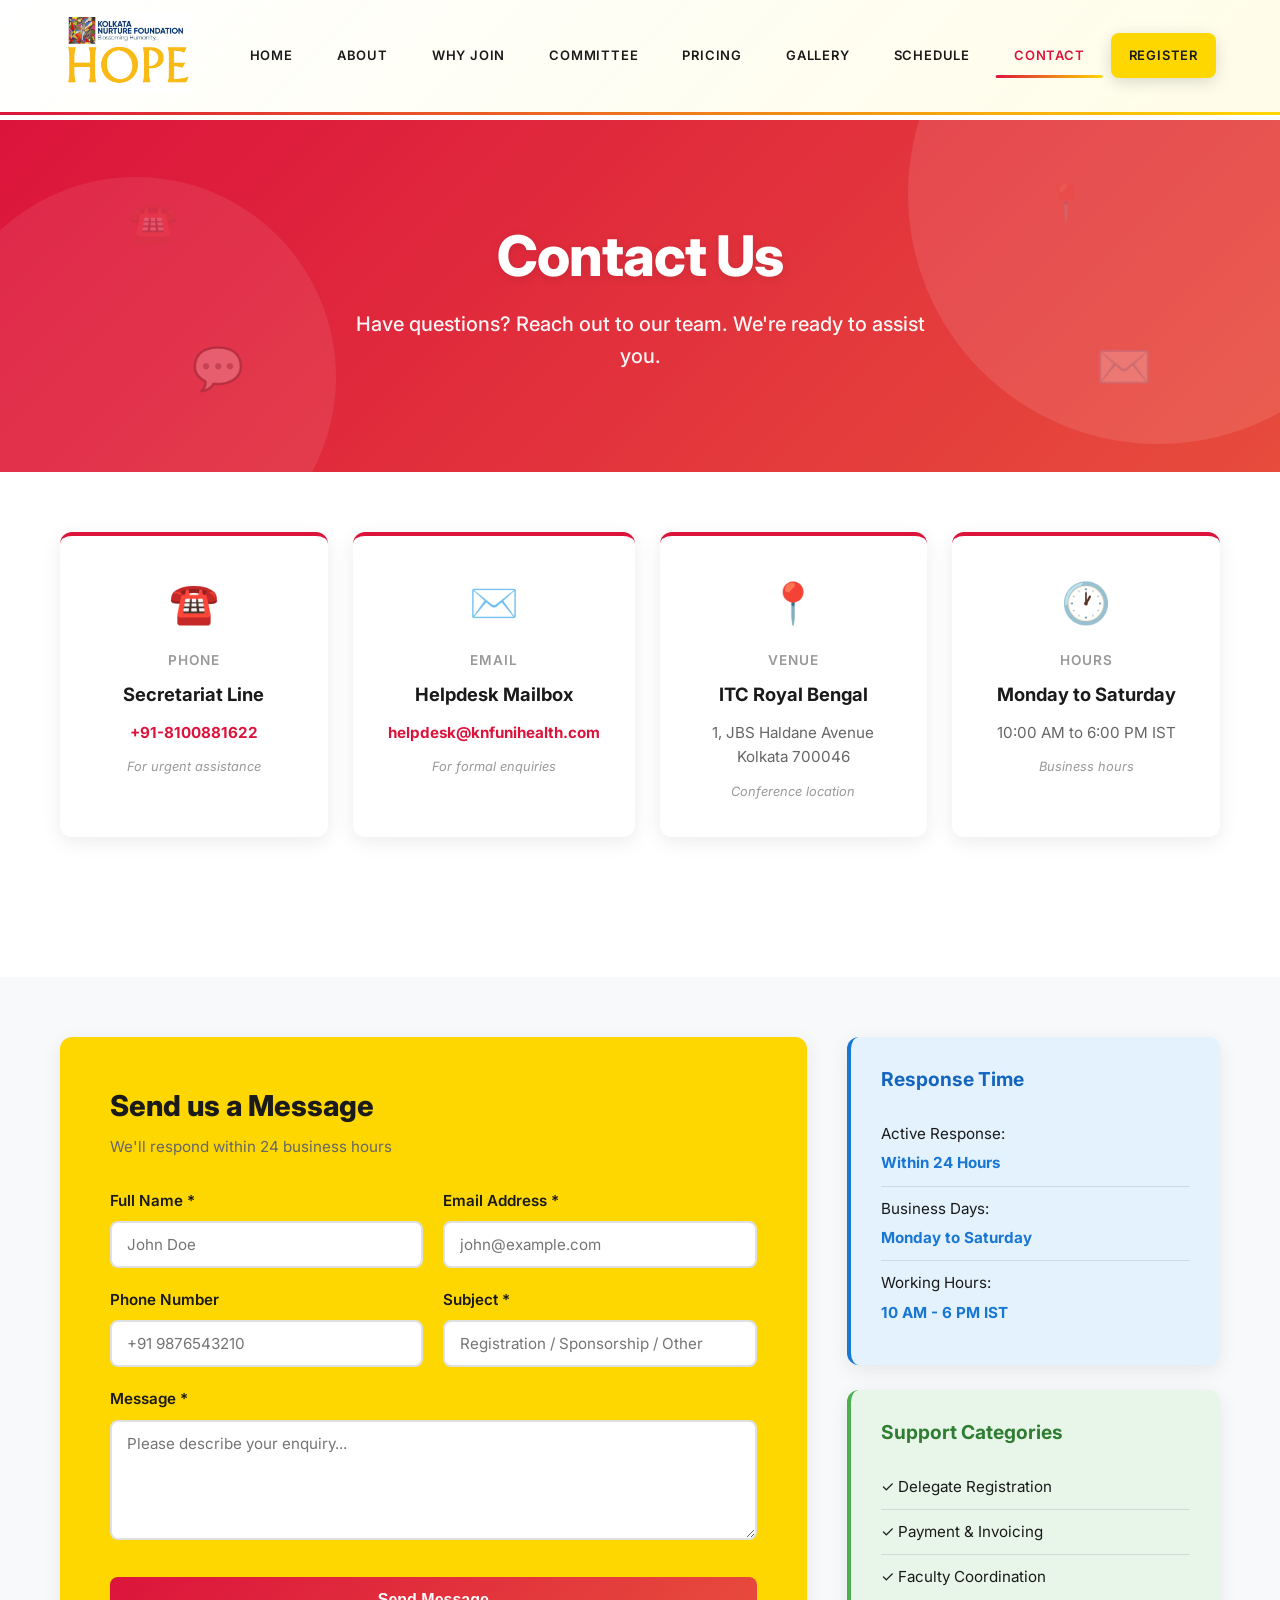
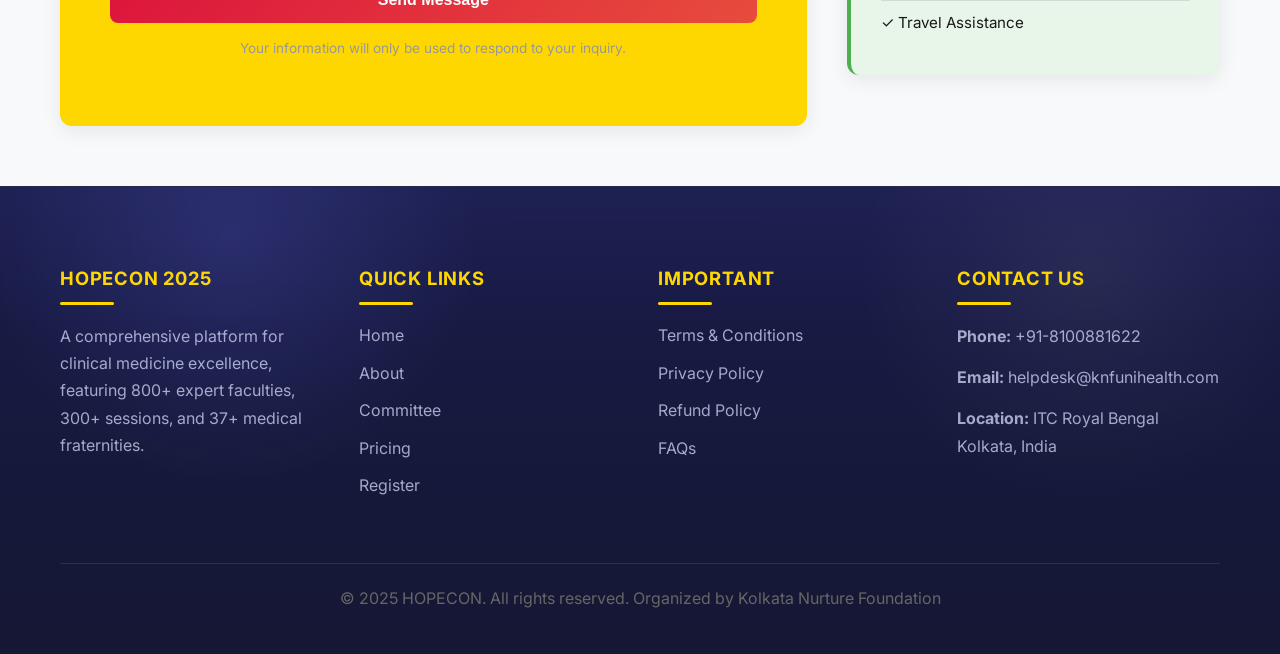
==== commit 796ee52e: "Update contact.html" ====
--- a/contact.html
+++ b/contact.html
@@ -442,24 +442,27 @@
 
     @media (max-width: 768px) {
       .contact-page-hero {
-        padding: 60px 0;
-        margin-top: 100px;
+        padding: 55px 0;
+        margin-top: 96px;
       }
 
       .contact-page-hero h1 {
-        font-size: 2rem;
+        font-size: 1.9rem;
       }
 
       .contact-page-hero p {
-        font-size: 1rem;
+        font-size: 0.95rem;
+        max-width: 90%;
       }
 
       .contact-card {
-        padding: 30px;
+        padding: 24px;
+        border-radius: 10px;
       }
 
       .contact-form-box {
-        padding: 30px;
+        padding: 28px 22px;
+        border-radius: 10px;
       }
 
       .form-row {
@@ -468,51 +471,159 @@
       }
 
       .form-title {
-        font-size: 1.5rem;
+        font-size: 1.45rem;
       }
 
       .contact-cards-grid {
-        grid-template-columns: repeat(2, 1fr);
-        gap: 15px;
+        grid-template-columns: repeat(2, minmax(0, 1fr)) !important;
+        gap: 15px !important;
       }
 
       .contact-card .icon {
-        font-size: 2rem;
+        font-size: 1.9rem;
       }
 
       .contact-card .title {
-        font-size: 1rem;
+        font-size: 0.98rem;
+      }
+
+      .contact-card .label {
+        font-size: 0.72rem;
+      }
+
+      .contact-card .content,
+      .contact-card .description {
+        font-size: 0.82rem;
+      }
+
+      .contact-sidebar {
+        gap: 18px;
+      }
+
+      .sidebar-box {
+        padding: 22px;
+        border-radius: 10px;
+      }
+
+      .sidebar-box h3 {
+        font-size: 1.05rem;
+        margin-bottom: 16px;
       }
     }
 
     @media (max-width: 480px) {
+      section.contact-page {
+        padding: 42px 0;
+      }
+
       .contact-page-hero h1 {
-        font-size: 1.6rem;
+        font-size: 1.55rem;
+      }
+
+      .contact-page-hero p {
+        font-size: 0.88rem;
       }
 
       .contact-cards-grid {
-        grid-template-columns: 1fr;
-        gap: 15px;
+        grid-template-columns: repeat(2, minmax(0, 1fr)) !important;
+        gap: 10px !important;
       }
 
       .contact-card {
-        padding: 25px;
+        padding: 16px 12px;
       }
 
       .contact-card .icon {
-        font-size: 1.8rem;
+        font-size: 1.45rem;
+        margin-bottom: 8px;
+      }
+
+      .contact-card .label {
+        font-size: 0.66rem;
+        letter-spacing: 0.6px;
+        margin-bottom: 6px;
       }
 
       .contact-form-box {
-        padding: 20px;
+        padding: 20px 16px;
+      }
+
+      .form-title {
+        font-size: 1.3rem;
+      }
+
+      .form-subtitle {
+        font-size: 0.85rem;
       }
 
       .sidebar-box {
-        padding: 20px;
+        padding: 18px 16px;
       }
 
       .form-group {
-        margin-bottom: 15px;
+        margin-bottom: 14px;
+      }
+
+      .form-group label {
+        font-size: 0.9rem;
+      }
+
+      .form-group input,
+      .form-group textarea,
+      .form-group select {
+        padding: 11px 12px;
+        font-size: 0.92rem;
+      }
+
+      .form-submit-btn {
+        padding: 12px 24px;
+        font-size: 0.95rem;
+      }
+
+      .contact-card .content a {
+        word-break: break-word;
+      }
+    }
+
+    @media (max-width: 360px) {
+      .contact-page-hero {
+        padding: 46px 0;
+      }
+
+      .contact-page-hero h1 {
+        font-size: 1.4rem;
+      }
+
+      .contact-page-hero p {
+        font-size: 0.82rem;
+      }
+
+      .contact-form-box,
+      .sidebar-box,
+      .contact-card {
+        padding: 14px;
+      }
+
+      .contact-cards-grid {
+        grid-template-columns: repeat(2, minmax(0, 1fr)) !important;
+        gap: 8px !important;
+      }
+
+      .contact-card .title {
+        font-size: 0.84rem;
+      }
+
+      .contact-card .content,
+      .contact-card .description {
+        font-size: 0.7rem;
+      }
+
+      .form-title {
+        font-size: 1.2rem;
+      }
+
+      .form-submit-btn {
+        padding: 11px 18px;
       }
     }
   </style>
--- a/css/style.css
+++ b/css/style.css
@@ -1041,6 +1041,36 @@
 }
 
 /* ===== COMMITTEE SECTION ===== */
+.committee-grid {
+  display: grid;
+  grid-template-columns: repeat(auto-fit, minmax(220px, 1fr));
+  gap: 20px;
+  margin-top: 40px;
+}
+
+#committee .card {
+  border-radius: 12px;
+  max-width: 260px;
+  margin: 0 auto;
+}
+
+#committee .card img {
+  height: 220px;
+}
+
+#committee .card > div {
+  padding: 18px;
+}
+
+#committee .card h4 {
+  font-size: 1rem;
+  margin-bottom: 6px;
+}
+
+#committee .card p {
+  font-size: 0.85rem;
+}
+
 .card {
   background: white;
   border-radius: 15px;
@@ -1608,26 +1638,59 @@
 
 /* ===== FOOTER ===== */
 footer {
-  background: var(--text-dark);
+  background:
+    radial-gradient(circle at 18% 10%, rgba(111, 113, 255, 0.18), transparent 22%),
+    radial-gradient(circle at 85% 18%, rgba(255, 255, 255, 0.06), transparent 20%),
+    linear-gradient(180deg, #191c4f 0%, #17193e 45%, #151734 100%);
   color: white;
-  padding: 60px 0 20px;
+  padding: 80px 0 26px;
+  position: relative;
+  overflow: hidden;
+  border-top: 1px solid rgba(255, 255, 255, 0.08);
+}
+
+footer::before {
+  content: '';
+  position: absolute;
+  inset: 0;
+  background: linear-gradient(180deg, rgba(255, 255, 255, 0.02), transparent 32%);
+  pointer-events: none;
 }
 
 .footer-grid {
   display: grid;
   grid-template-columns: repeat(auto-fit, minmax(250px, 1fr));
-  gap: 40px;
-  margin-bottom: 40px;
+  gap: 36px;
+  margin-bottom: 52px;
+  position: relative;
+  z-index: 1;
 }
 
 .footer-section h4 {
-  color: white;
-  margin-bottom: 20px;
+  color: var(--accent-yellow);
+  margin-bottom: 18px;
+  font-size: 1.15rem;
+  text-transform: uppercase;
+  letter-spacing: 0.8px;
+  padding-bottom: 14px;
+  position: relative;
+}
+
+.footer-section h4::after {
+  content: '';
+  position: absolute;
+  left: 0;
+  bottom: 0;
+  width: 54px;
+  height: 3px;
+  border-radius: 999px;
+  background: var(--accent-yellow);
 }
 
 .footer-section p {
-  color: rgba(255, 255, 255, 0.8);
-  margin-bottom: 15px;
+  color: rgba(220, 224, 255, 0.72);
+  margin-bottom: 14px;
+  line-height: 1.7;
 }
 
 .footer-section ul {
@@ -1639,20 +1702,22 @@
 }
 
 .footer-section ul li a {
-  color: rgba(255, 255, 255, 0.8);
+  color: rgba(220, 224, 255, 0.72);
   transition: all 0.3s ease;
 }
 
 .footer-section ul li a:hover {
-  color: var(--accent-yellow);
-  padding-left: 5px;
+  color: #ffffff;
+  padding-left: 6px;
 }
 
 .footer-bottom {
   border-top: 1px solid rgba(255, 255, 255, 0.1);
-  padding-top: 20px;
+  padding-top: 22px;
   text-align: center;
-  color: rgba(255, 255, 255, 0.6);
+  color: rgba(220, 224, 255, 0.62);
+  position: relative;
+  z-index: 1;
 }
 
 /* ===== ANIMATIONS ===== */
@@ -2447,3 +2512,417 @@
   }
 }
 
+/* ===== GLOBAL MOBILE FIXES (ALL PAGES) ===== */
+img,
+video,
+iframe {
+  max-width: 100%;
+  height: auto;
+}
+
+@media (max-width: 1024px) {
+  #features .row.two-col {
+    grid-template-columns: 1fr !important;
+    max-width: 100% !important;
+    gap: 28px !important;
+  }
+
+  #features .hero-doctor-image {
+    width: 260px;
+    opacity: 0.25;
+  }
+
+  .pricing-card.featured,
+  .pricing-card.featured:hover {
+    transform: none;
+  }
+
+  .schedule-left .schedule-title {
+    writing-mode: horizontal-tb !important;
+    transform: none !important;
+    letter-spacing: 1px !important;
+    margin-top: 18px !important;
+    font-size: 1.25rem !important;
+  }
+}
+
+@media (max-width: 768px) {
+  section {
+    padding: 56px 0;
+  }
+
+  .hero {
+    min-height: auto;
+    margin-top: 100px;
+    padding: 70px 0 50px;
+    background-attachment: scroll;
+  }
+
+  .hero h1 {
+    font-size: clamp(2rem, 9vw, 2.8rem);
+    letter-spacing: 0.5px;
+  }
+
+  .hero p {
+    font-size: 1rem;
+  }
+
+  .countdown {
+    grid-template-columns: repeat(4, minmax(0, 1fr));
+    gap: 8px;
+    margin-top: 30px;
+  }
+
+  .countdown-item {
+    padding: 12px 6px;
+    border-radius: 10px;
+  }
+
+  .countdown-number {
+    font-size: 1.5rem;
+    margin-bottom: 4px;
+  }
+
+  .countdown-label {
+    font-size: 0.65rem;
+    letter-spacing: 0.8px;
+  }
+
+  .hero-buttons {
+    flex-direction: row;
+    justify-content: center;
+    gap: 10px;
+    margin-top: 24px;
+  }
+
+  .hero-buttons .btn {
+    width: auto;
+    min-width: 140px;
+    padding: 11px 18px;
+    font-size: 0.78rem;
+  }
+
+  .navbar-menu {
+    max-height: calc(100vh - 92px);
+    overflow-y: auto;
+    -webkit-overflow-scrolling: touch;
+  }
+
+  .navbar-menu a {
+    margin: 0;
+    border-radius: 0;
+  }
+
+  .stats-grid {
+    grid-template-columns: repeat(2, minmax(0, 1fr));
+    gap: 14px;
+  }
+
+  .pricing-grid,
+  .gallery-grid,
+  .schedule-grid,
+  .footer-grid {
+    grid-template-columns: 1fr;
+    gap: 20px;
+  }
+
+  .schedule-card,
+  .pricing-card,
+  .modal-content {
+    padding: 24px;
+  }
+
+  .schedule-card li {
+    flex-direction: column;
+    align-items: flex-start;
+    gap: 6px;
+  }
+
+  .schedule-card li span:last-child {
+    text-align: left;
+    padding-left: 0;
+  }
+
+  .schedule-tabs {
+    overflow-x: auto;
+    flex-wrap: nowrap;
+    padding-bottom: 6px;
+  }
+
+  .tab-btn {
+    flex: 0 0 auto;
+  }
+
+  .contact-content-wrapper,
+  .register-content-wrapper,
+  .schedule-card-container {
+    grid-template-columns: 1fr !important;
+    gap: 24px !important;
+  }
+
+  .contact-cards-grid {
+    grid-template-columns: repeat(2, minmax(0, 1fr)) !important;
+  }
+}
+
+@media (max-width: 576px) {
+  .container,
+  .contact-container,
+  .register-container,
+  .schedule-wrapper {
+    padding-left: 14px !important;
+    padding-right: 14px !important;
+  }
+
+  .navbar-logo img {
+    height: 56px;
+  }
+
+  .hero-buttons .btn {
+    width: auto;
+    min-width: 130px;
+  }
+
+  .btn-schedule {
+    width: 100%;
+  }
+
+  .stats-grid,
+  .contact-cards-grid {
+    grid-template-columns: 1fr !important;
+  }
+
+  .tab-btn {
+    white-space: nowrap;
+  }
+
+  .modal-content {
+    width: calc(100% - 20px);
+    max-height: 85vh;
+    overflow-y: auto;
+  }
+}
+
+@media (max-width: 420px) {
+  .countdown {
+    grid-template-columns: repeat(4, minmax(0, 1fr));
+    gap: 6px;
+  }
+
+  .countdown-item {
+    padding: 10px 4px;
+  }
+
+  .countdown-number {
+    font-size: 1.2rem;
+  }
+
+  .countdown-label {
+    font-size: 0.56rem;
+    letter-spacing: 0.4px;
+  }
+
+  .register-page-hero h1,
+  .schedule-hero h1,
+  .contact-page-hero h1 {
+    font-size: 1.5rem !important;
+  }
+}
+
+/* ===== SECTION-BY-SECTION MOBILE SCALING: ABOUT ===== */
+@media (max-width: 768px) {
+  #about .features-container {
+    min-height: 640px;
+    max-width: 360px;
+    margin: 24px auto 0;
+    padding: 10px 0;
+  }
+
+  #about .features-container::before,
+  #about .features-container::after {
+    display: block;
+  }
+
+  #about .feature-card {
+    position: absolute !important;
+    max-width: 155px;
+    padding: 16px 12px;
+    margin-bottom: 0;
+  }
+
+  #about .feature-card h3 {
+    font-size: 0.72rem;
+    margin: 8px 0 6px;
+    line-height: 1.35;
+  }
+
+  #about .feature-card p {
+    font-size: 0.62rem;
+    line-height: 1.35;
+  }
+
+  #about .card-dot {
+    width: 28px;
+    height: 28px;
+    top: -10px;
+    right: 10px;
+  }
+
+  #about .card-icon {
+    font-size: 0.9rem;
+    top: 12px;
+    left: 12px;
+  }
+
+  #about .card-1 { left: 0 !important; top: 0 !important; transform: rotate(-8deg) !important; }
+  #about .card-2 { right: 0 !important; top: 55px !important; transform: rotate(6deg) !important; }
+  #about .card-3 { left: 10px !important; top: 190px !important; transform: rotate(5deg) !important; }
+  #about .card-4 { right: 10px !important; top: 250px !important; transform: rotate(-5deg) !important; }
+  #about .card-5 { left: 15px !important; top: 385px !important; transform: rotate(-6deg) !important; }
+  #about .card-6 { right: 15px !important; top: 455px !important; transform: rotate(7deg) !important; }
+}
+
+@media (max-width: 420px) {
+  #about .features-container {
+    min-height: 565px;
+    max-width: 320px;
+  }
+
+  #about .feature-card {
+    max-width: 138px;
+    padding: 14px 10px;
+  }
+
+  #about .feature-card h3 {
+    font-size: 0.66rem;
+  }
+
+  #about .feature-card p {
+    font-size: 0.58rem;
+  }
+
+  #about .card-2 { top: 48px !important; }
+  #about .card-3 { top: 170px !important; }
+  #about .card-4 { top: 224px !important; }
+  #about .card-5 { top: 338px !important; }
+  #about .card-6 { top: 396px !important; }
+}
+
+/* ===== SECTION-BY-SECTION MOBILE SCALING: STATS ROW ===== */
+@media (max-width: 768px) {
+  .stats-grid {
+    grid-template-columns: repeat(6, minmax(0, 1fr)) !important;
+    gap: 8px !important;
+    margin-top: 28px;
+  }
+
+  .stat-item {
+    padding: 14px 6px;
+    border-radius: 8px;
+  }
+
+  .stat-number {
+    font-size: 1.2rem;
+    margin-bottom: 4px;
+    line-height: 1.1;
+  }
+
+  .stat-label {
+    font-size: 0.62rem;
+    line-height: 1.25;
+  }
+}
+
+@media (max-width: 420px) {
+  .stats-grid {
+    gap: 6px !important;
+  }
+
+  .stat-item {
+    padding: 11px 4px;
+  }
+
+  .stat-number {
+    font-size: 1.05rem;
+  }
+
+  .stat-label {
+    font-size: 0.52rem;
+  }
+}
+
+/* ===== SECTION-BY-SECTION MOBILE SCALING: HOME SCHEDULE ===== */
+@media (max-width: 768px) {
+  #schedule .schedule-grid {
+    grid-template-columns: repeat(2, minmax(0, 1fr)) !important;
+    gap: 10px !important;
+    margin-top: 24px;
+  }
+
+  #schedule .schedule-card {
+    padding: 18px 12px;
+    border-radius: 12px;
+  }
+
+  #schedule .schedule-card h3 {
+    font-size: 1rem;
+    margin-bottom: 8px;
+  }
+
+  #schedule .schedule-card ul {
+    margin: 14px 0;
+  }
+
+  #schedule .schedule-card li {
+    flex-direction: row !important;
+    align-items: center !important;
+    gap: 8px;
+    padding: 9px 0;
+  }
+
+  #schedule .schedule-card li span:first-child {
+    min-width: 58px;
+    font-size: 0.72rem;
+  }
+
+  #schedule .schedule-card li span:last-child {
+    text-align: right;
+    padding-left: 8px;
+    font-size: 0.72rem;
+  }
+
+  #schedule .schedule-card .btn {
+    width: auto;
+    padding: 8px 12px;
+    font-size: 0.65rem;
+    margin-top: 10px !important;
+  }
+}
+
+@media (max-width: 420px) {
+  #schedule .schedule-grid {
+    gap: 8px !important;
+  }
+
+  #schedule .schedule-card {
+    padding: 14px 10px;
+  }
+
+  #schedule .schedule-card h3 {
+    font-size: 0.88rem;
+  }
+
+  #schedule .schedule-card li {
+    padding: 7px 0;
+  }
+
+  #schedule .schedule-card li span:first-child,
+  #schedule .schedule-card li span:last-child {
+    font-size: 0.64rem;
+  }
+
+  #schedule .schedule-card li span:first-child {
+    min-width: 52px;
+  }
+}
+
